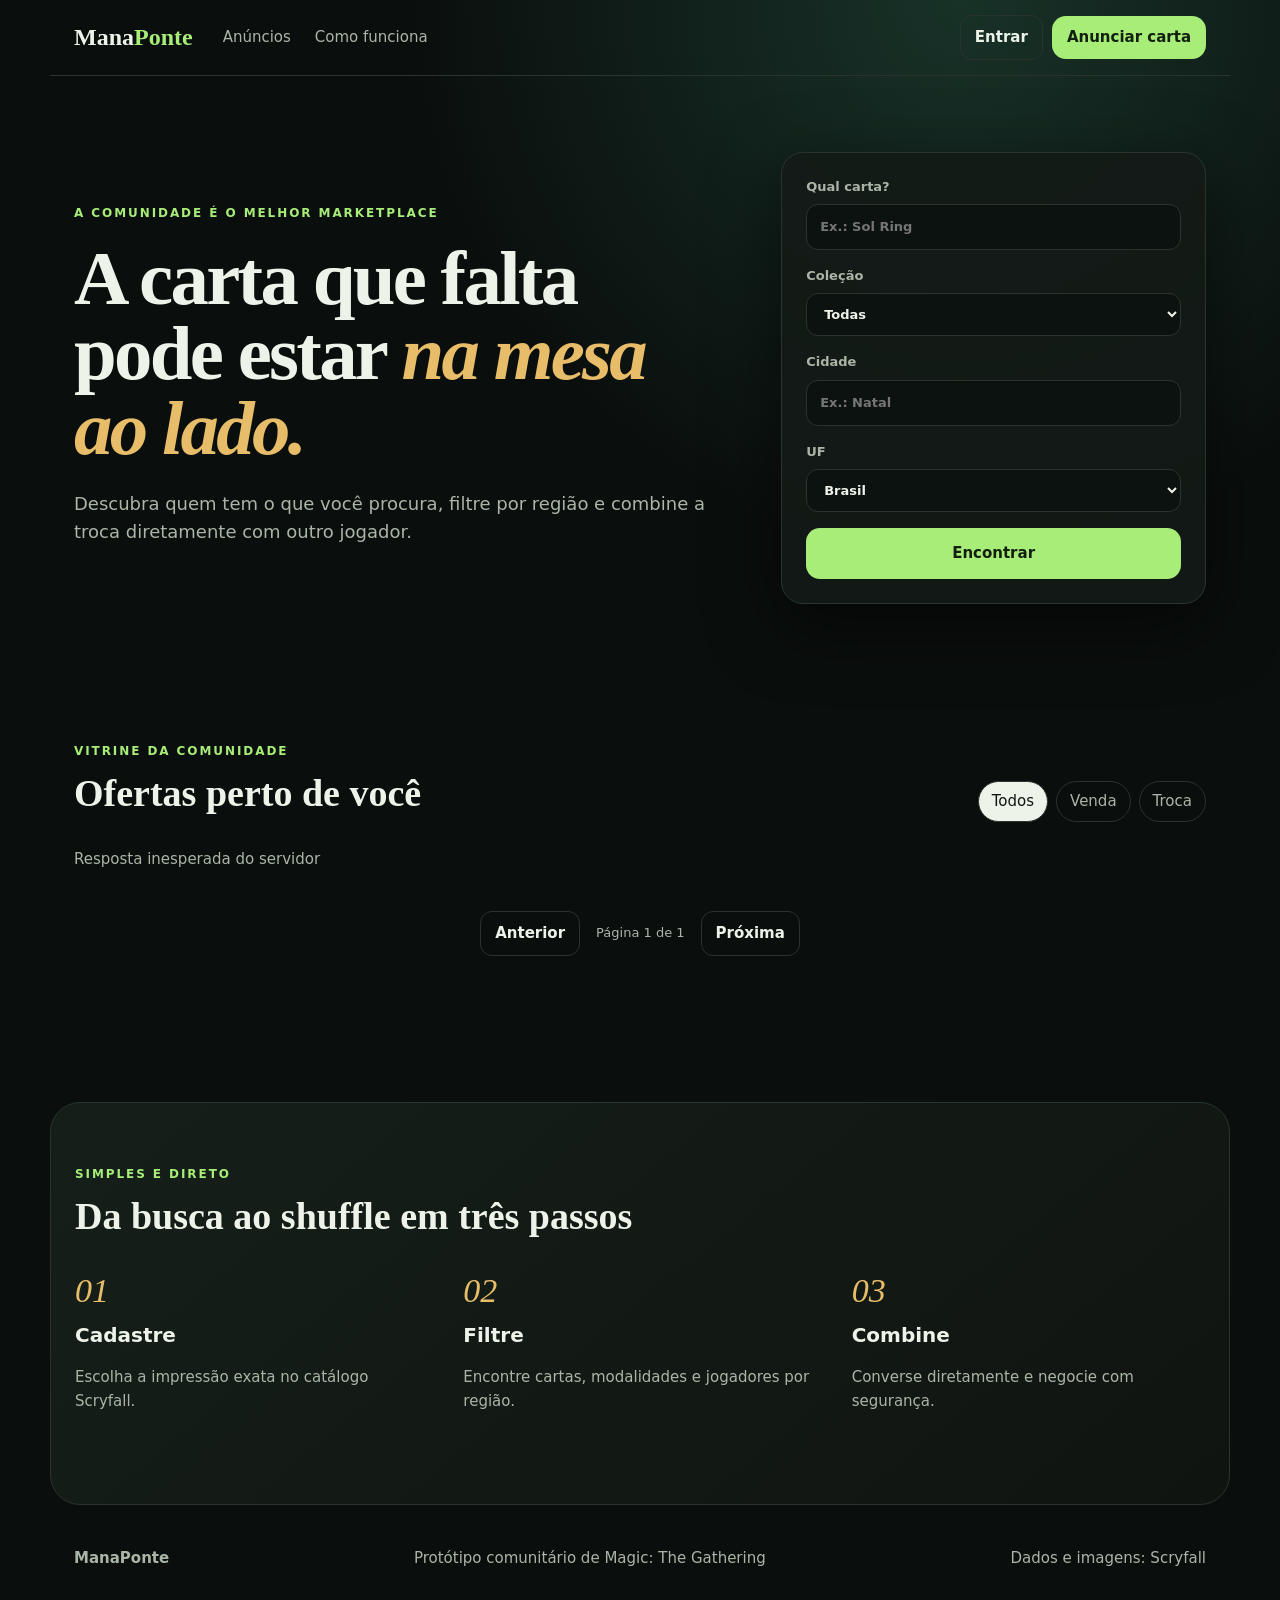
==== public/index.html @ 5d698691 "feat: link account area to standalone profile page" ====
<!doctype html>
<html lang="pt-BR">
  <head>
    <meta charset="utf-8">
    <meta name="viewport" content="width=device-width, initial-scale=1">
    <meta
      name="description"
      content="Encontre jogadores de Magic perto de você para comprar, vender e trocar cartas."
    >
    <title>ManaPonte — Magic mais perto</title>

    <!-- Os estilos ficam em arquivos separados para facilitar a manutenção. -->
    <link rel="stylesheet" href="styles.css">
    <link rel="stylesheet" href="auth.css">
  </head>

  <body>
    <!-- Navegação principal e ações relacionadas à conta. -->
    <header class="nav">
      <a class="brand" href="index.html">Mana<span>Ponte</span></a>

      <nav>
        <a href="anuncios.html">Anúncios</a>
        <a href="#como">Como funciona</a>
      </nav>

      <div class="auth-actions">
        <span id="userBadge" class="user-badge" hidden></span>
        <button class="secondary compact" id="authButton">Entrar</button>
        <button class="secondary compact" id="accountButton" hidden>Minha conta</button>
        <button class="secondary compact" id="logoutButton" hidden>Sair</button>
        <button class="button compact" id="openModal">Anunciar carta</button>
      </div>
    </header>

    <main>
      <!-- Hero e busca pública de ofertas. -->
      <section class="hero">
        <div>
          <p class="eyebrow">A comunidade é o melhor marketplace</p>
          <h1>A carta que falta pode estar <em>na mesa ao lado.</em></h1>
          <p class="lead">
            Descubra quem tem o que você procura, filtre por região e combine
            a troca diretamente com outro jogador.
          </p>
        </div>

        <form id="searchForm" class="search">
          <label>
            <span>Qual carta?</span>
            <input
              id="search"
              placeholder="Ex.: Sol Ring"
              autocomplete="off"
            >
          </label>

          <label>
            <span>Coleção</span>
            <select id="set">
              <option value="">Todas</option>
            </select>
          </label>

          <label>
            <span>Cidade</span>
            <input
              id="city"
              placeholder="Ex.: Natal"
              autocomplete="address-level2"
            >
          </label>

          <label>
            <span>UF</span>
            <select id="state" data-brazil-states>
              <option value="">Brasil</option>
            </select>
          </label>

          <button class="button">Encontrar</button>
        </form>
      </section>

      <!-- Vitrine com os anúncios encontrados. -->
      <section id="ofertas" class="section">
        <div class="section-head">
          <div>
            <p class="eyebrow">Vitrine da comunidade</p>
            <h2>Ofertas perto de você</h2>
          </div>

          <div class="chips">
            <button class="chip active" data-mode="">Todos</button>
            <button class="chip" data-mode="venda">Venda</button>
            <button class="chip" data-mode="troca">Troca</button>
          </div>
        </div>

        <p id="staticNotice" class="demo-notice" hidden>
          Modo demonstração do GitHub Pages: seus novos anúncios ficam salvos
          apenas neste navegador.
        </p>
        <p id="status" class="status">Carregando ofertas…</p>
        <div id="listings" class="grid"></div>
        <div
          id="listingPagination"
          class="listing-pagination"
          aria-label="Paginação das ofertas"
          hidden
        >
          <button
            type="button"
            class="secondary compact"
            id="previousListings"
          >Anterior</button>
          <span id="listingPage" class="meta">Página 1 de 1</span>
          <button
            type="button"
            class="secondary compact"
            id="nextListings"
          >Próxima</button>
        </div>
      </section>

      <!-- Explicação curta do fluxo para visitantes novos. -->
      <section id="como" class="section how">
        <p class="eyebrow">Simples e direto</p>
        <h2>Da busca ao shuffle em três passos</h2>

        <div class="steps">
          <article>
            <b>01</b>
            <h3>Cadastre</h3>
            <p>Escolha a impressão exata no catálogo Scryfall.</p>
          </article>
          <article>
            <b>02</b>
            <h3>Filtre</h3>
            <p>Encontre cartas, modalidades e jogadores por região.</p>
          </article>
          <article>
            <b>03</b>
            <h3>Combine</h3>
            <p>Converse diretamente e negocie com segurança.</p>
          </article>
        </div>
      </section>
    </main>

    <footer>
      <strong>ManaPonte</strong>
      <span>Protótipo comunitário de Magic: The Gathering</span>
      <span>Dados e imagens: Scryfall</span>
    </footer>

    <!--
      Modal de criação de oferta.

      O card-picker usa os atributos data-* para encontrar seus elementos sem
      depender de nomes internos do formulário.
    -->
    <dialog id="modal">
      <form id="listingForm">
        <div class="modal-head">
          <div>
            <p class="eyebrow">Oferta</p>
            <h2 id="listingModalTitle">Anunciar carta</h2>
          </div>
          <button
            type="button"
            class="close"
            id="closeModal"
            aria-label="Fechar"
          >×</button>
        </div>

        <div
          class="card-picker"
          id="cardPicker"
          data-source="/api/cards"
        >
          <label for="cardSearch">Carta</label>
          <input
            id="cardSearch"
            data-card-search
            type="search"
            placeholder="Digite o nome da carta…"
            autocomplete="off"
          >
          <input type="hidden" id="cardId" name="card_id">
          <div class="card-picker-selected" data-card-selected hidden></div>
          <div
            class="card-picker-results"
            data-card-results
            role="listbox"
            aria-label="Resultados da busca"
          ></div>
          <p class="card-picker-hint" data-card-hint>
            Digite pelo menos 2 caracteres para buscar no catálogo.
          </p>
        </div>

        <div class="two">
          <label>
            Modalidade
            <select name="mode">
              <option value="venda">Venda</option>
              <option value="troca">Troca</option>
              <option value="ambos">Venda ou troca</option>
            </select>
          </label>

          <label>
            Condição
            <select name="condition">
              <option>NM</option>
              <option>SP</option>
              <option>MP</option>
              <option>HP</option>
              <option>DMG</option>
            </select>
          </label>
        </div>

        <label>
          Título
          <input
            name="title"
            minlength="3"
            maxlength="120"
            required
            placeholder="Descreva sua oferta"
          >
        </label>

        <label>
          Preço em reais
          <input
            name="price"
            type="number"
            min="0"
            step="0.01"
            placeholder="Opcional"
          >
        </label>

        <label>
          Descrição
          <textarea name="description" maxlength="1000" rows="3"></textarea>
        </label>

        <p class="notice">
          Escolha a impressão exata; ela será vinculada à sua oferta.
        </p>
        <button class="button" id="listingSubmitButton" type="submit">Publicar oferta</button>
        <p id="formStatus" class="status"></p>
      </form>
    </dialog>

    <!-- Modal com login e cadastro. -->
    <dialog id="authModal">
      <div class="auth-shell">
        <div class="modal-head">
          <div>
            <p class="eyebrow">Sua conta</p>
            <h2 id="authTitle">Entrar</h2>
          </div>
          <button
            type="button"
            class="close"
            id="closeAuth"
            aria-label="Fechar"
          >×</button>
        </div>

        <div id="authStaticWarning" class="auth-warning" hidden>
          <strong>Cadastro indisponível nesta demonstração.</strong>
          <p>
            O GitHub Pages não executa banco ou autenticação. O sistema real já
            está implementado no backend e precisa ser hospedado em um servidor
            Python.
          </p>
        </div>

        <div id="authInteractive">
          <div class="auth-tabs">
            <button type="button" class="chip active" data-auth-tab="login">
              Entrar
            </button>
            <button type="button" class="chip" data-auth-tab="register">
              Criar conta
            </button>
          </div>

          <form id="loginForm" class="auth-panel">
            <label>
              Usuário ou e-mail
              <input name="identifier" autocomplete="username" required>
            </label>
            <label>
              Senha
              <input
                name="password"
                type="password"
                autocomplete="current-password"
                required
              >
            </label>
            <button class="button" type="submit">
              Entrar com segurança
            </button>
          </form>

          <form id="registerForm" class="auth-panel" hidden>
            <div class="two">
              <label>
                Usuário
                <input
                  name="username"
                  minlength="3"
                  maxlength="30"
                  pattern="[a-zA-Z0-9_.-]+"
                  autocomplete="username"
                  required
                >
              </label>
              <label>
                E-mail
                <input name="email" type="email" autocomplete="email" required>
              </label>
            </div>

            <label>
              Nome de exibição
              <input
                name="display_name"
                minlength="2"
                maxlength="80"
                autocomplete="name"
                required
              >
            </label>

            <label>
              Celular para contato
              <input
                name="phone"
                type="tel"
                maxlength="32"
                autocomplete="tel"
                inputmode="tel"
                placeholder="Ex.: (84) 99999-9999"
              >
              <small>Opcional. Se informado, ficará visível no seu perfil público.</small>
            </label>

            <div class="two">
              <label>
                Cidade
                <input name="city" minlength="2" maxlength="80" required>
              </label>
              <label>
                UF
                <select name="state" data-brazil-states required>
                  <option value="">Selecione</option>
                </select>
              </label>
            </div>

            <label>
              Senha
              <input
                name="password"
                type="password"
                minlength="12"
                maxlength="128"
                autocomplete="new-password"
                required
              >
              <small>
                12+ caracteres, com maiúscula, minúscula, número e símbolo.
              </small>
            </label>

            <button class="button" type="submit">Criar minha conta</button>
          </form>

          <p id="authStatus" class="status" role="status"></p>
        </div>
      </div>
    </dialog>

    <!-- Área autenticada: perfil, anúncios, desejos e matches. -->
    <dialog id="accountModal" class="wide-dialog">
      <div class="account-shell">
        <div class="modal-head">
          <div>
            <p class="eyebrow">Área do jogador</p>
            <h2>Minha conta</h2>
          </div>
          <button type="button" class="close" id="closeAccount" aria-label="Fechar">×</button>
        </div>

        <form id="profileForm" class="account-section">
          <div class="account-section-head">
            <h3>Perfil</h3>
            <a
              id="viewMyProfile"
              class="secondary compact"
              href="perfil.html"
              target="_self"
            >Ver meu perfil</a>
          </div>
          <label>
            Nome de exibição
            <input name="display_name" minlength="2" maxlength="80" required>
          </label>
          <label>
            Celular para contato
            <input
              name="phone"
              type="tel"
              maxlength="32"
              autocomplete="tel"
              inputmode="tel"
              placeholder="Ex.: (84) 99999-9999"
            >
            <small>Opcional. Fica visível no seu perfil público.</small>
          </label>
          <div class="two">
            <label>
              Cidade
              <input name="city" minlength="2" maxlength="80" autocomplete="address-level2" required>
            </label>
            <label>
              UF
              <select name="state" data-brazil-states required>
                <option value="">Selecione</option>
              </select>
            </label>
          </div>
          <button class="secondary" type="submit">Salvar perfil</button>
          <p id="profileStatus" class="status" role="status"></p>
        </form>

        <section class="account-section">
          <div class="account-section-head">
            <h3>Meus anúncios</h3>
            <button class="button compact" type="button" id="accountNewListing">Novo anúncio</button>
          </div>
          <div id="myListings" class="account-list"></div>
        </section>

        <section class="account-section">
          <div class="account-section-head">
            <h3>Lista de desejos</h3>
            <button class="button compact" type="button" id="openWantModal">Adicionar desejo</button>
          </div>
          <div id="wantsList" class="account-list"></div>
        </section>

        <section class="account-section">
          <h3>Matches encontrados</h3>
          <div id="matchesList" class="account-list"></div>
        </section>

        <p id="accountStatus" class="status" role="status"></p>
      </div>
    </dialog>

    <dialog id="wantModal">
      <form id="wantForm">
        <div class="modal-head">
          <div>
            <p class="eyebrow">Lista de desejos</p>
            <h2>Quero esta carta</h2>
          </div>
          <button type="button" class="close" id="closeWantModal" aria-label="Fechar">×</button>
        </div>

        <div class="card-picker" id="wantCardPicker">
          <label for="wantCardSearch">Carta</label>
          <input
            id="wantCardSearch"
            data-card-search
            type="search"
            placeholder="Digite o nome da carta…"
            autocomplete="off"
          >
          <input type="hidden" name="card_id" data-card-id>
          <div class="card-picker-selected" data-card-selected hidden></div>
          <div class="card-picker-results" data-card-results role="listbox" aria-label="Resultados da busca"></div>
          <p class="card-picker-hint" data-card-hint>Digite pelo menos 2 caracteres para buscar no catálogo.</p>
        </div>

        <div class="two">
          <label>
            Quero
            <select name="mode">
              <option value="ambos">Comprar ou trocar</option>
              <option value="compra">Comprar</option>
              <option value="troca">Trocar</option>
            </select>
          </label>
          <label>
            Condição mínima
            <select name="desired_condition">
              <option value="">Qualquer</option>
              <option>NM</option>
              <option>SP</option>
              <option>MP</option>
              <option>HP</option>
              <option>DMG</option>
            </select>
          </label>
        </div>

        <label>
          Preço máximo em reais
          <input name="max_price" type="number" min="0" step="0.01" placeholder="Opcional">
        </label>

        <button class="button" type="submit">Salvar desejo</button>
        <p id="wantStatus" class="status" role="status"></p>
      </form>
    </dialog>

    <!-- Configuração runtime carrega antes da aplicação. -->
    <script src="config.js"></script>
    <script src="card-preview.js" defer></script>
    <!-- O seletor precisa carregar antes do script que o inicializa. -->
    <script src="card-picker.js" defer></script>
    <script src="app.js" defer></script>
  </body>
</html>
---- public/styles.css ----
/*
 * Estilos principais da página pública.
 *
 * As cores e medidas compartilhadas ficam em variáveis para que um dev possa
 * alterar a aparência geral sem precisar procurar valores espalhados.
 */
:root {
  --ink: #eef3ea;
  --muted: #aab5a7;
  --bg: #0a0e0d;
  --panel: #131a17;
  --line: #29342e;
  --green: #a7ed78;
  --gold: #e8bd69;
  --radius: 22px;
}


/* O modelo de caixa previsível simplifica todos os cálculos de largura. */
* {
  box-sizing: border-box;
}

html {
  scroll-behavior: smooth;
}

body {
  margin: 0;
  background: radial-gradient(
      circle at 75% 0,
      #183228 0,
      transparent 30%
    ), var(--bg);
  color: var(--ink);
  font: 15px/1.55 Inter, ui-sans-serif, system-ui, sans-serif;
}


/* Controles de formulário herdam a mesma fonte do restante da página. */
button,
input,
select,
textarea {
  font: inherit;
}


/* ---------- Navegação ---------- */

.nav {
  height: 76px;
  display: flex;
  align-items: center;
  gap: 30px;
  max-width: 1180px;
  margin: auto;
  padding: 0 24px;
  border-bottom: 1px solid var(--line);
}

.brand {
  color: var(--ink);
  font: bold 24px Georgia, serif;
  text-decoration: none;
}

.brand span {
  color: var(--green);
}

nav {
  display: flex;
  gap: 24px;
  margin-right: auto;
}

nav a {
  color: var(--muted);
  text-decoration: none;
}


/* ---------- Botões ---------- */

.button {
  border: 0;
  border-radius: 14px;
  background: var(--green);
  color: #14200f;
  padding: 14px 20px;
  font-weight: 800;
  cursor: pointer;
}

.button.compact {
  padding: 10px 15px;
}


/* ---------- Estrutura e hero ---------- */

.hero,
.section,
footer {
  max-width: 1180px;
  margin: auto;
  padding: 76px 24px;
}

.hero {
  display: grid;
  grid-template-columns: 1.2fr 0.8fr;
  gap: 70px;
  align-items: center;
  min-height: 560px;
}

.eyebrow {
  color: var(--green);
  font-size: 12px;
  font-weight: 800;
  letter-spacing: 0.16em;
  text-transform: uppercase;
}

h1 {
  margin: 18px 0 24px;
  font: 600 clamp(45px, 6vw, 78px) / 0.98 Georgia, serif;
  letter-spacing: -0.035em;
}

h1 em {
  color: var(--gold);
  font-style: italic;
}

h2 {
  margin: 8px 0;
  font: 600 38px / 1.1 Georgia, serif;
}

.lead {
  max-width: 650px;
  color: var(--muted);
  font-size: 18px;
}


/* ---------- Formulário de busca ---------- */

.search {
  display: grid;
  gap: 16px;
  padding: 24px;
  background: rgba(19, 26, 23, 0.9);
  border: 1px solid var(--line);
  border-radius: var(--radius);
  box-shadow: 0 20px 70px #0008;
}

label {
  display: grid;
  gap: 7px;
  color: var(--muted);
  font-size: 13px;
  font-weight: 700;
}

input,
select,
textarea {
  width: 100%;
  padding: 12px 13px;
  background: #0c1210;
  border: 1px solid var(--line);
  border-radius: 12px;
  color: var(--ink);
  outline: none;
}

input:focus,
select:focus,
textarea:focus {
  border-color: var(--green);
}


/* ---------- Seção de ofertas ---------- */

.section {
  padding-top: 50px;
}

.section-head {
  display: flex;
  align-items: end;
  justify-content: space-between;
  gap: 20px;
  margin-bottom: 26px;
}

.chips {
  display: flex;
  gap: 8px;
}

.chip {
  padding: 8px 13px;
  background: transparent;
  border: 1px solid var(--line);
  border-radius: 999px;
  color: var(--muted);
  cursor: pointer;
}

.chip.active {
  background: var(--ink);
  color: #101511;
}

.grid {
  display: grid;
  grid-template-columns: repeat(3, 1fr);
  gap: 18px;
}

.listing {
  display: grid;
  grid-template-columns: 115px minmax(0, 1fr);
  gap: 16px;
  min-height: 190px;
  padding: 14px;
  background: var(--panel);
  border: 1px solid var(--line);
  border-radius: 18px;
}

.listing > div {
  min-width: 0;
}

.listing img {
  width: 115px;
  height: 160px;
  object-fit: cover;
  background: #202923;
  border-radius: 10px;
}

.listing h3 {
  margin: 5px 0;
  font-size: 17px;
  line-height: 1.2;
}

.card-name,
.description {
  margin: 6px 0;
}

.card-name {
  color: var(--muted);
  font-size: 13px;
}

.description {
  color: var(--ink);
  overflow-wrap: anywhere;
}

.contact {
  display: inline-block;
  max-width: 100%;
  margin-top: 8px;
  color: var(--green);
  overflow-wrap: anywhere;
}

.meta {
  color: var(--muted);
  font-size: 13px;
}

.price {
  margin: 10px 0;
  color: var(--gold);
  font-size: 17px;
  font-weight: 800;
}

.badge {
  display: inline-block;
  padding: 3px 8px;
  border: 1px solid #4c6255;
  border-radius: 99px;
  color: var(--green);
  font-size: 11px;
  text-transform: uppercase;
}

.status {
  color: var(--muted);
}

.demo-notice {
  margin: 0 0 18px;
  padding: 10px 14px;
  background: #211c12;
  border: 1px solid #66552f;
  border-radius: 12px;
  color: #f4d58e;
}

.listing-pagination {
  display: flex;
  align-items: center;
  justify-content: center;
  gap: 16px;
  margin-top: 24px;
}


/* ---------- Seção explicativa ---------- */

.how {
  margin-top: 70px;
  background: linear-gradient(140deg, #151f19, #101411);
  border: 1px solid var(--line);
  border-radius: 30px;
}

.steps {
  display: grid;
  grid-template-columns: repeat(3, 1fr);
  gap: 35px;
  margin-top: 35px;
}

.steps b {
  color: var(--gold);
  font: italic 34px Georgia;
}

.steps h3 {
  margin: 10px 0;
  font-size: 20px;
}

.steps p {
  color: var(--muted);
}


/* ---------- Rodapé e diálogos ---------- */

footer {
  display: flex;
  justify-content: space-between;
  padding-top: 42px;
  padding-bottom: 42px;
  color: var(--muted);
}

dialog {
  width: min(560px, calc(100% - 32px));
  padding: 0;
  background: var(--panel);
  border: 1px solid var(--line);
  border-radius: 22px;
  color: var(--ink);
}

dialog::backdrop {
  background: #000b;
  backdrop-filter: blur(5px);
}

dialog form {
  display: grid;
  gap: 15px;
  padding: 25px;
}

.modal-head {
  display: flex;
  align-items: start;
  justify-content: space-between;
}

.modal-head h2 {
  font-size: 30px;
}

.close {
  background: transparent;
  border: 0;
  color: var(--ink);
  font-size: 30px;
  cursor: pointer;
}

.two {
  display: grid;
  grid-template-columns: 1fr 1fr;
  gap: 12px;
}

.notice {
  color: var(--muted);
  font-size: 12px;
}


/* ---------- Seletor de cartas ---------- */

.card-picker {
  display: grid;
  gap: 8px;
}

.card-picker-results {
  display: grid;
  gap: 6px;
  max-height: 230px;
  overflow: auto;
}

.card-picker-result {
  display: flex;
  align-items: center;
  gap: 10px;
  width: 100%;
  padding: 8px;
  background: #0c1210;
  border: 1px solid var(--line);
  border-radius: 12px;
  color: var(--ink);
}

.card-picker-result:hover,
.card-picker-result:focus-within {
  background: #142019;
  border-color: var(--green);
}

.card-picker-select,
.card-picker-zoom {
  padding: 0;
  background: transparent;
  border: 0;
  color: inherit;
  cursor: pointer;
}

.card-picker-select {
  flex: 1;
  min-width: 0;
  text-align: left;
}

.card-picker-select strong,
.card-picker-select small {
  display: block;
}

.card-picker-zoom {
  position: relative;
  flex: 0 0 auto;
}

.card-picker-zoom::after {
  content: "⌕";
  position: absolute;
  right: -3px;
  bottom: -3px;
  display: grid;
  place-items: center;
  width: 18px;
  height: 18px;
  background: var(--green);
  border: 2px solid #0c1210;
  border-radius: 50%;
  color: #14200f;
  font-size: 12px;
  font-weight: 900;
}

.card-picker-zoom:disabled {
  cursor: default;
}

.card-picker-zoom:disabled::after {
  display: none;
}

.card-picker-result small,
.card-picker-hint,
.card-picker-empty {
  color: var(--muted);
  font-size: 12px;
}

.card-picker-thumb {
  display: grid;
  place-items: center;
  flex: 0 0 36px;
  width: 36px;
  height: 50px;
  overflow: hidden;
  background: #202923;
  border-radius: 5px;
}

.card-picker-thumb img {
  width: 100%;
  height: 100%;
  object-fit: cover;
}

.card-picker-selected {
  display: flex;
  align-items: center;
  justify-content: space-between;
  gap: 10px;
  padding: 10px;
  border: 1px solid #4c6255;
  border-radius: 12px;
  color: var(--green);
}

.card-picker-selected button {
  background: transparent;
  border: 0;
  color: var(--muted);
  font-size: 20px;
  cursor: pointer;
}

.card-picker-empty {
  margin: 0;
  padding: 8px;
}

.card-picker-more {
  width: 100%;
  padding: 8px 10px;
  background: #0c1210;
  border: 1px solid var(--line);
  border-radius: 10px;
  color: var(--muted);
  cursor: pointer;
}

.card-picker-more:hover {
  border-color: var(--green);
  color: var(--ink);
}

.card-picker-more:disabled {
  cursor: wait;
  opacity: 0.7;
}

.card-preview-dialog {
  width: min(430px, calc(100% - 24px));
  max-height: calc(100vh - 24px);
  overflow: visible;
  background: transparent;
  border: 0;
}

.card-preview-shell {
  position: relative;
  display: grid;
  gap: 10px;
  justify-items: center;
  padding: 10px;
}

.card-preview-shell img {
  display: block;
  width: min(100%, 380px);
  max-height: 78vh;
  object-fit: contain;
  border-radius: 18px;
  box-shadow: 0 22px 80px #000c;
}

.card-preview-shell p {
  margin: 0;
  padding: 6px 10px;
  background: #0a0e0ddd;
  border-radius: 10px;
  color: var(--ink);
  text-align: center;
}

.card-preview-close {
  position: absolute;
  top: 14px;
  right: 14px;
  z-index: 1;
  display: grid;
  place-items: center;
  width: 38px;
  height: 38px;
  background: #0a0e0ddd;
  border-radius: 50%;
}



/* ---------- Páginas independentes ---------- */

[data-card-image] {
  cursor: zoom-in;
}

[data-card-image]:focus-visible {
  outline: 2px solid var(--green);
  outline-offset: 3px;
}

.standalone-page {
  min-height: calc(100vh - 152px);
}

.standalone-head {
  padding-bottom: 24px;
}

.standalone-head h1,
.profile-page-head h1 {
  max-width: 850px;
  margin-bottom: 18px;
  font-size: clamp(42px, 7vw, 72px);
}

.standalone-filters {
  grid-template-columns: repeat(3, minmax(0, 1fr));
  margin-top: 34px;
}

.standalone-filters .button {
  align-self: end;
}

.standalone-results {
  padding-top: 24px;
}

.profile-page-head {
  display: grid;
  gap: 12px;
  padding-bottom: 26px;
}

.profile-facts {
  display: grid;
  grid-template-columns: repeat(2, minmax(0, 260px));
  gap: 12px;
  margin-top: 18px;
}

.profile-facts > div {
  display: grid;
  gap: 5px;
  padding: 14px 16px;
  background: var(--panel);
  border: 1px solid var(--line);
  border-radius: 14px;
}

.phone-link {
  color: var(--green);
  font-size: 17px;
  font-weight: 800;
  text-decoration: none;
}

.phone-link:hover,
.phone-link:focus-visible {
  text-decoration: underline;
}

.profile-link {
  text-decoration: none;
}


/* ---------- Ajustes responsivos ---------- */

@media (max-width: 900px) {
  .standalone-filters {
    grid-template-columns: 1fr 1fr;
  }
  .hero {
    grid-template-columns: 1fr;
    gap: 30px;
    padding-top: 55px;
  }

  .grid {
    grid-template-columns: 1fr 1fr;
  }

  .nav nav {
    display: none;
  }
}

@media (max-width: 620px) {
  .standalone-filters,
  .profile-facts {
    grid-template-columns: 1fr;
  }
  .grid,
  .steps {
    grid-template-columns: 1fr;
  }

  .section-head,
  footer {
    align-items: start;
    flex-direction: column;
  }

  .listing {
    grid-template-columns: 96px minmax(0, 1fr);
  }

  .listing img {
    width: 96px;
    height: 134px;
  }

  .hero {
    min-height: auto;
  }

  .nav {
    padding: 0 16px;
  }

  .section,
  .hero {
    padding-right: 16px;
    padding-left: 16px;
  }

  .listing-pagination {
    gap: 10px;
  }
}
---- public/auth.css ----
/* Controles de sessão no cabeçalho. */
.auth-actions {
  display: flex;
  align-items: center;
  gap: 9px;
}

.secondary {
  padding: 10px 14px;
  background: transparent;
  border: 1px solid var(--line);
  border-radius: 12px;
  color: var(--ink);
  font-weight: 700;
  cursor: pointer;
}

.user-badge {
  max-width: 150px;
  overflow: hidden;
  color: var(--green);
  font-weight: 700;
  text-overflow: ellipsis;
  white-space: nowrap;
}


/* Área interna do diálogo de autenticação. */
.auth-shell {
  padding: 25px;
}

.auth-tabs {
  display: flex;
  gap: 8px;
  margin: 20px 0;
}

.auth-panel {
  display: grid;
  gap: 15px;
}

/* O atributo hidden precisa vencer o display:grid do formulário. */
.auth-panel[hidden],
#authInteractive[hidden] {
  display: none;
}

.auth-warning {
  margin-top: 18px;
  padding: 16px;
  background: #211c12;
  border: 1px solid #66552f;
  border-radius: 14px;
  color: #f4d58e;
}

.auth-warning p {
  margin-bottom: 0;
  color: #d1c3a4;
}

.auth-panel small {
  color: var(--muted);
  font-weight: 400;
}


/* Em telas estreitas escondemos informações secundárias da sessão. */
@media (max-width: 760px) {
  .auth-actions {
    gap: 6px;
  }

  .auth-actions .compact {
    padding: 8px 10px;
  }

  .user-badge {
    display: none;
  }

  .nav {
    gap: 12px;
  }

  .brand {
    margin-right: auto;
  }
}

@media (max-width: 480px) {
  #authButton,
  #logoutButton {
    display: none !important;
  }

  .auth-actions .button {
    font-size: 12px;
  }

  .two {
    grid-template-columns: 1fr;
  }
}


/* Área autenticada com perfil, anúncios, desejos e matches. */
dialog.wide-dialog {
  width: min(920px, calc(100% - 32px));
}

.account-shell {
  display: grid;
  gap: 20px;
  max-height: min(86vh, 900px);
  overflow: auto;
  padding: 25px;
}

.account-section {
  display: grid;
  gap: 12px;
  padding: 16px;
  background: #0f1512;
  border: 1px solid var(--line);
  border-radius: 16px;
}

.account-section h3 {
  margin: 0;
}

.account-section-head {
  display: flex;
  align-items: center;
  justify-content: space-between;
  gap: 12px;
}

.account-list {
  display: grid;
  gap: 10px;
}

.account-item {
  display: grid;
  grid-template-columns: 58px minmax(0, 1fr) auto;
  gap: 12px;
  align-items: center;
  padding: 10px;
  background: var(--panel);
  border: 1px solid var(--line);
  border-radius: 12px;
}

.account-item img {
  width: 58px;
  height: 80px;
  object-fit: cover;
  background: #202923;
  border-radius: 7px;
}

.account-item h4,
.account-item p {
  margin: 0;
}

.account-item .meta {
  color: var(--muted);
  font-size: 12px;
}

.account-item-button {
  width: 100%;
  color: var(--ink);
  font: inherit;
  text-align: left;
  cursor: pointer;
}

.account-item-button:hover,
.account-item-button:focus-visible {
  background: #18231d;
  border-color: var(--green);
  outline: none;
}

.profile-chevron {
  color: var(--green);
  font-size: 28px;
  line-height: 1;
}

.profile-link {
  display: inline-flex;
  margin-top: 10px;
}

.inline-actions {
  display: flex;
  flex-wrap: wrap;
  gap: 7px;
  justify-content: flex-end;
}

.danger {
  border-color: #744;
  color: #f2aaaa;
}

.empty-state {
  margin: 0;
  color: var(--muted);
}

@media (max-width: 620px) {
  .account-item {
    grid-template-columns: 48px minmax(0, 1fr);
  }

  .account-item img {
    width: 48px;
    height: 67px;
  }

  .inline-actions {
    grid-column: 1 / -1;
    justify-content: flex-start;
  }

  .account-section-head {
    align-items: flex-start;
    flex-direction: column;
  }
}
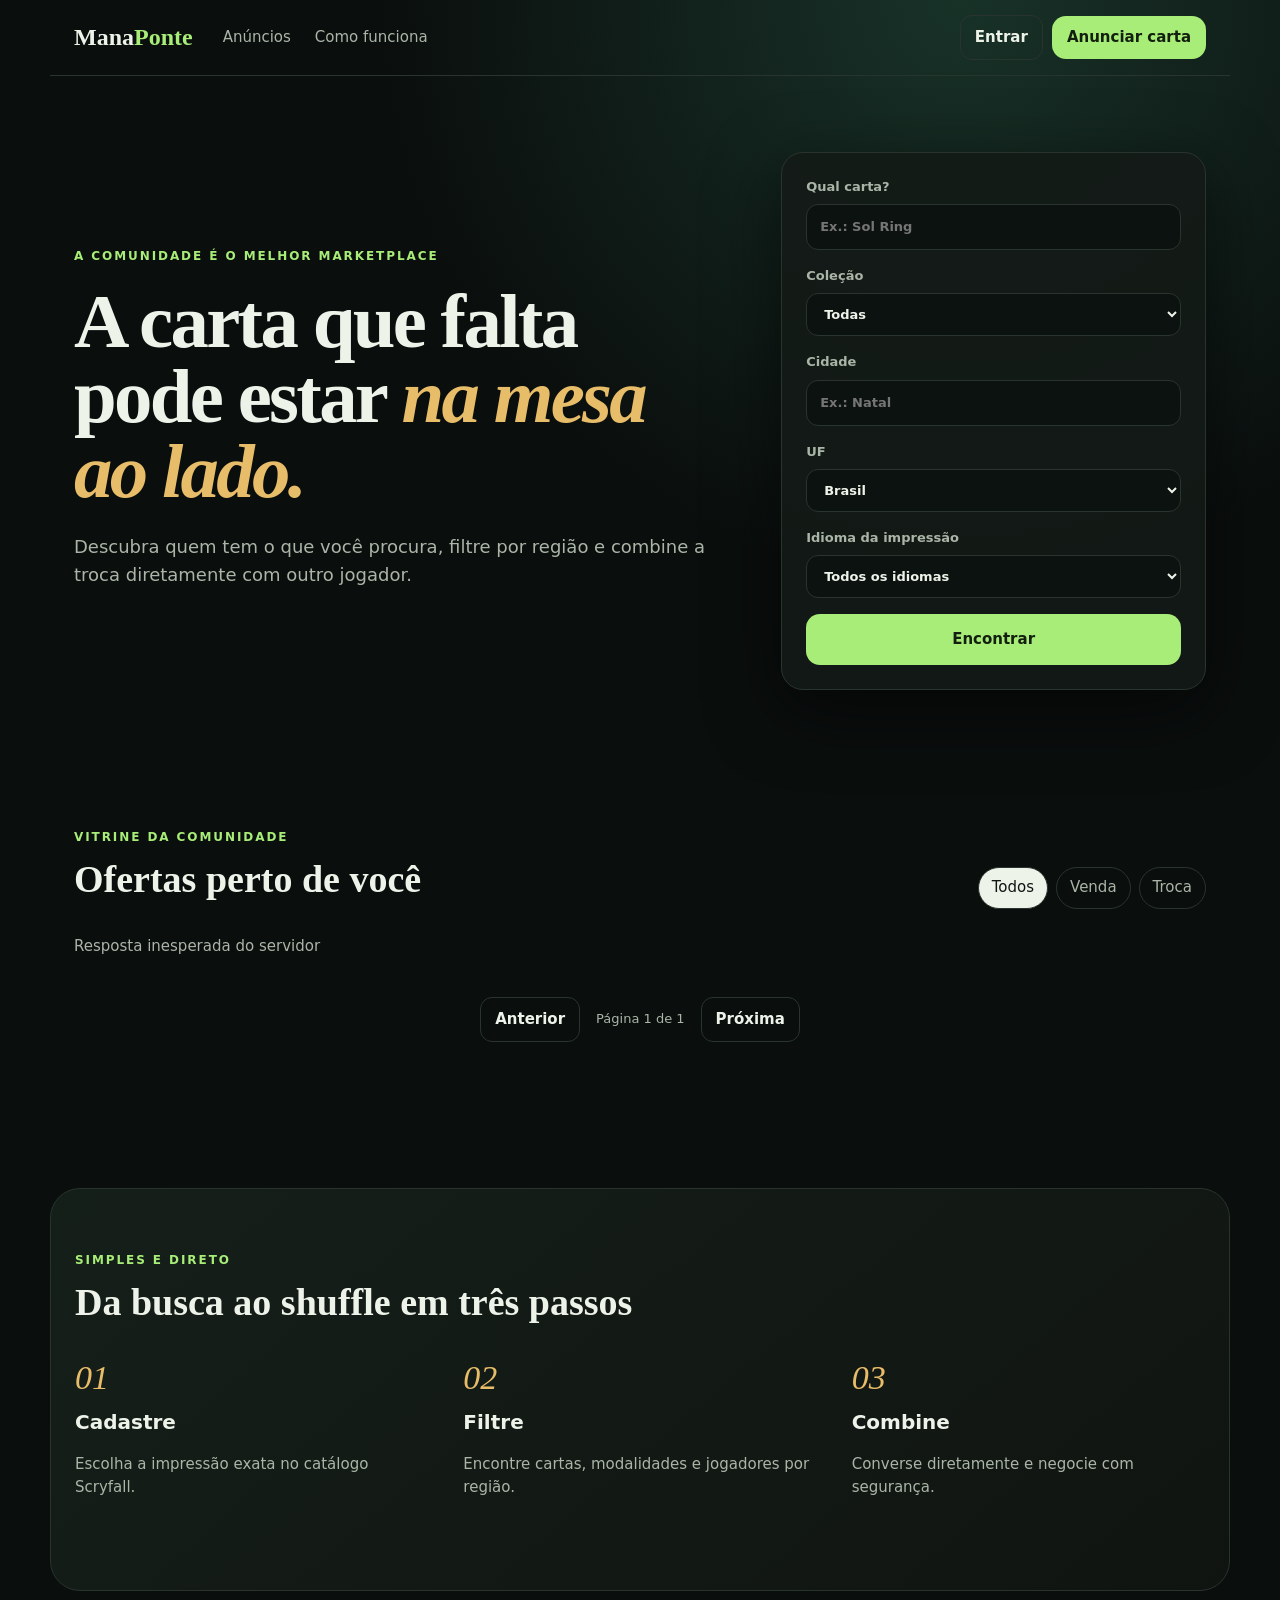
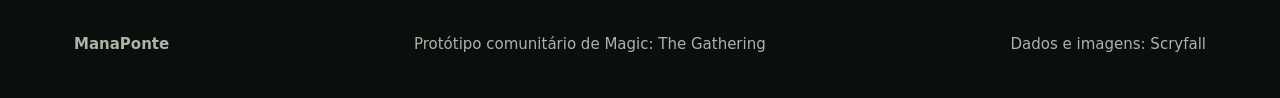
==== commit b2686abd: "feat: add print language filters to home and card pickers" ====
--- a/public/index.html
+++ b/public/index.html
@@ -75,6 +75,31 @@
             <span>UF</span>
             <select id="state" data-brazil-states>
               <option value="">Brasil</option>
+            </select>
+          </label>
+
+          <label>
+            <span>Idioma da impressão</span>
+            <select id="language">
+              <option value="">Todos os idiomas</option>
+              <option value="pt">Português</option>
+              <option value="en">Inglês</option>
+              <option value="es">Espanhol</option>
+              <option value="fr">Francês</option>
+              <option value="de">Alemão</option>
+              <option value="it">Italiano</option>
+              <option value="ja">Japonês</option>
+              <option value="ko">Coreano</option>
+              <option value="ru">Russo</option>
+              <option value="zhs">Chinês simplificado</option>
+              <option value="zht">Chinês tradicional</option>
+              <option value="he">Hebraico</option>
+              <option value="la">Latim</option>
+              <option value="grc">Grego antigo</option>
+              <option value="ar">Árabe</option>
+              <option value="sa">Sânscrito</option>
+              <option value="ph">Phyrexiano</option>
+              <option value="qya">Quenya</option>
             </select>
           </label>
 
@@ -188,6 +213,28 @@
             placeholder="Digite o nome da carta…"
             autocomplete="off"
           >
+          <label for="cardLanguage">Idioma da impressão</label>
+          <select id="cardLanguage" data-card-language>
+              <option value="">Todos os idiomas</option>
+              <option value="pt">Português</option>
+              <option value="en">Inglês</option>
+              <option value="es">Espanhol</option>
+              <option value="fr">Francês</option>
+              <option value="de">Alemão</option>
+              <option value="it">Italiano</option>
+              <option value="ja">Japonês</option>
+              <option value="ko">Coreano</option>
+              <option value="ru">Russo</option>
+              <option value="zhs">Chinês simplificado</option>
+              <option value="zht">Chinês tradicional</option>
+              <option value="he">Hebraico</option>
+              <option value="la">Latim</option>
+              <option value="grc">Grego antigo</option>
+              <option value="ar">Árabe</option>
+              <option value="sa">Sânscrito</option>
+              <option value="ph">Phyrexiano</option>
+              <option value="qya">Quenya</option>
+          </select>
           <input type="hidden" id="cardId" name="card_id">
           <div class="card-picker-selected" data-card-selected hidden></div>
           <div
@@ -488,6 +535,28 @@
             placeholder="Digite o nome da carta…"
             autocomplete="off"
           >
+          <label for="wantCardLanguage">Idioma da impressão</label>
+          <select id="wantCardLanguage" data-card-language>
+              <option value="">Todos os idiomas</option>
+              <option value="pt">Português</option>
+              <option value="en">Inglês</option>
+              <option value="es">Espanhol</option>
+              <option value="fr">Francês</option>
+              <option value="de">Alemão</option>
+              <option value="it">Italiano</option>
+              <option value="ja">Japonês</option>
+              <option value="ko">Coreano</option>
+              <option value="ru">Russo</option>
+              <option value="zhs">Chinês simplificado</option>
+              <option value="zht">Chinês tradicional</option>
+              <option value="he">Hebraico</option>
+              <option value="la">Latim</option>
+              <option value="grc">Grego antigo</option>
+              <option value="ar">Árabe</option>
+              <option value="sa">Sânscrito</option>
+              <option value="ph">Phyrexiano</option>
+              <option value="qya">Quenya</option>
+          </select>
           <input type="hidden" name="card_id" data-card-id>
           <div class="card-picker-selected" data-card-selected hidden></div>
           <div class="card-picker-results" data-card-results role="listbox" aria-label="Resultados da busca"></div>
--- a/public/auth.css
+++ b/public/auth.css
@@ -12,6 +12,7 @@
   border-radius: 12px;
   color: var(--ink);
   font-weight: 700;
+  text-decoration: none;
   cursor: pointer;
 }
 
@@ -178,6 +179,7 @@
   color: var(--ink);
   font: inherit;
   text-align: left;
+  text-decoration: none;
   cursor: pointer;
 }
 
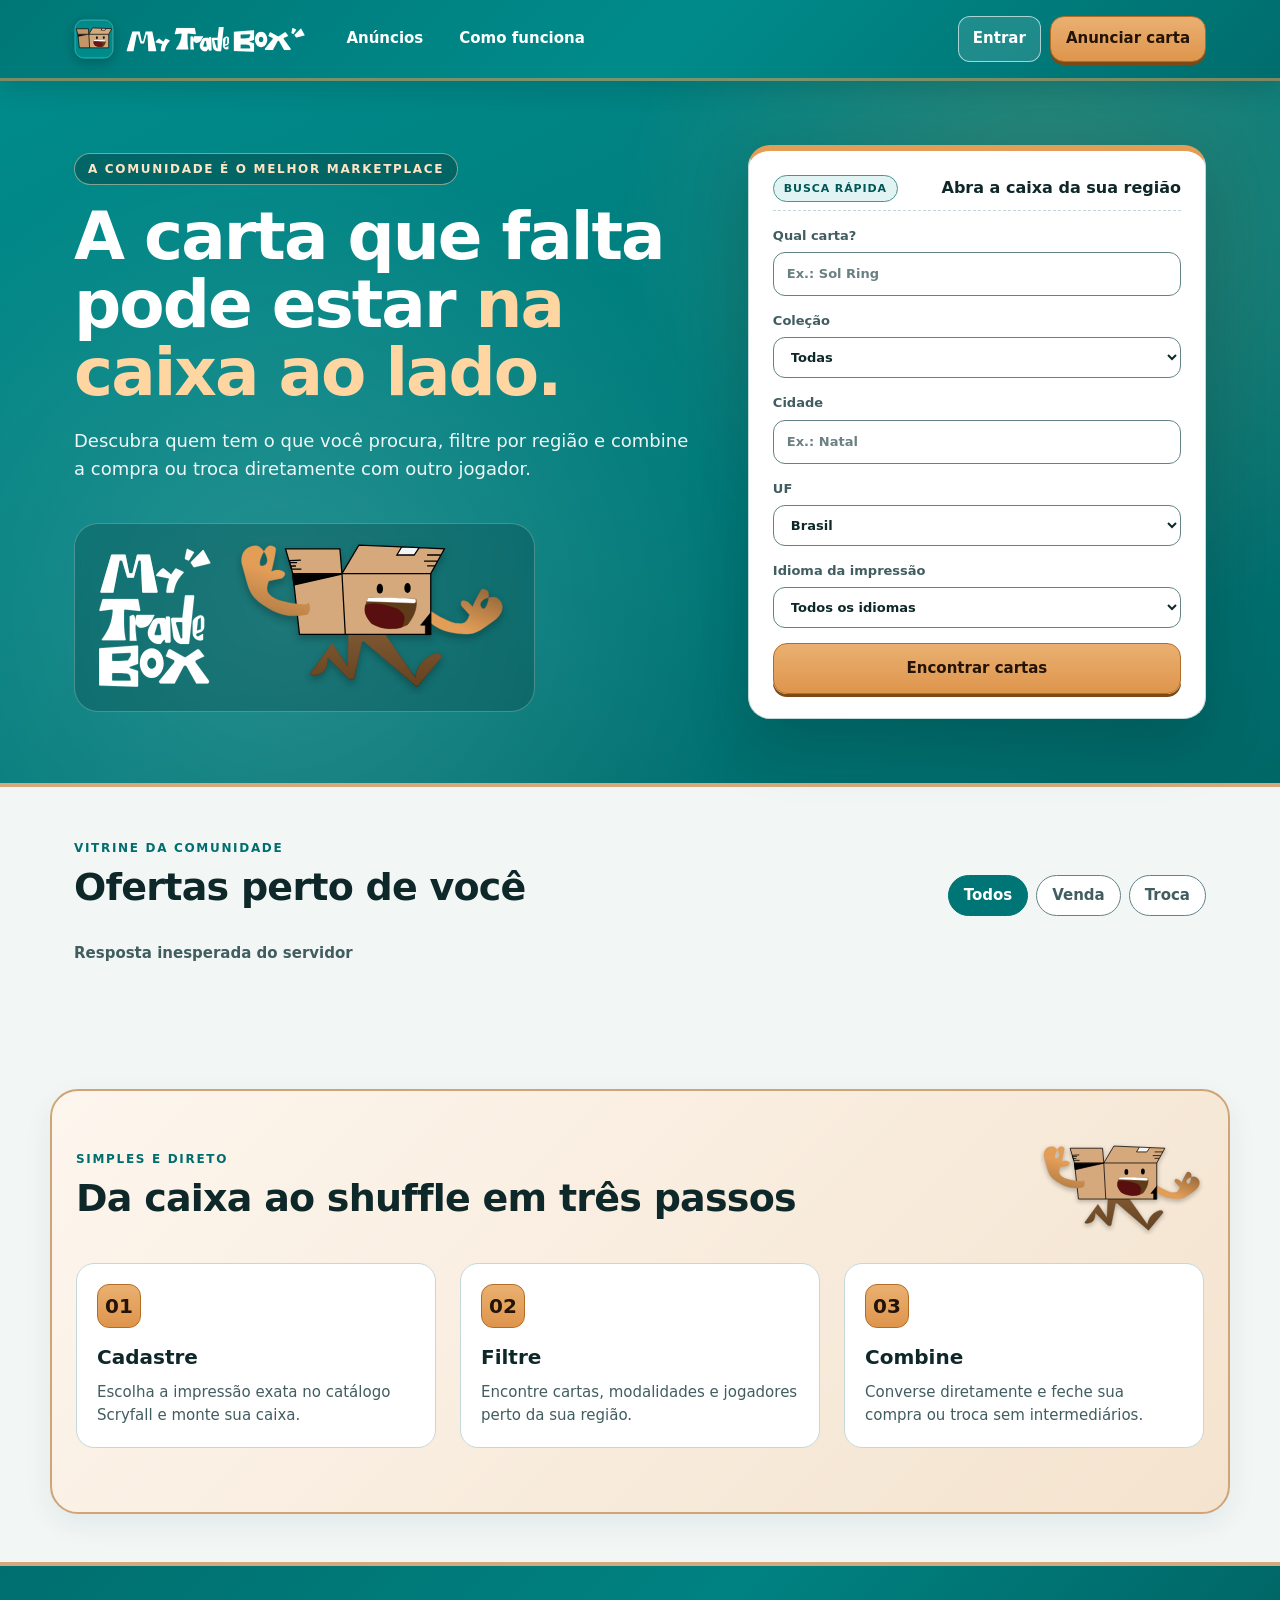
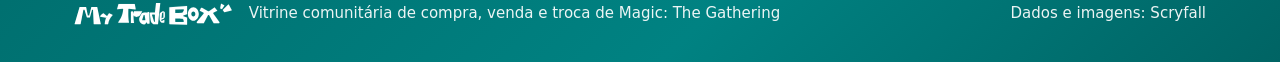
==== commit be4dc7f6: "Apply My Trade Box visual identity, brand SVGs, and light/dark theme" ====
--- a/public/index.html
+++ b/public/index.html
@@ -1,13 +1,24 @@
+<!--
+  HOME DO MY TRADE BOX
+
+  O HTML define a estrutura visível.
+  A lógica principal fica em app.js.
+  O backend de produção é chamado por caminhos /api/* na mesma origem.
+-->
 <!doctype html>
 <html lang="pt-BR">
   <head>
     <meta charset="utf-8">
     <meta name="viewport" content="width=device-width, initial-scale=1">
+    <meta name="color-scheme" content="light dark">
+    <meta name="theme-color" content="#008b8b" media="(prefers-color-scheme: light)">
+    <meta name="theme-color" content="#082426" media="(prefers-color-scheme: dark)">
     <meta
       name="description"
-      content="Encontre jogadores de Magic perto de você para comprar, vender e trocar cartas."
+      content="My Trade Box — encontre jogadores de Magic perto de você para comprar, vender e trocar cartas diretamente na comunidade."
     >
-    <title>ManaPonte — Magic mais perto</title>
+    <title>My Trade Box — Sua caixa comunitária de trocas de Magic</title>
+    <link rel="icon" href="assets/favicon.svg" type="image/svg+xml">
 
     <!-- Os estilos ficam em arquivos separados para facilitar a manutenção. -->
     <link rel="stylesheet" href="styles.css">
@@ -16,96 +27,141 @@
 
   <body>
     <!-- Navegação principal e ações relacionadas à conta. -->
-    <header class="nav">
-      <a class="brand" href="index.html">Mana<span>Ponte</span></a>
-
-      <nav>
-        <a href="anuncios.html">Anúncios</a>
-        <a href="#como">Como funciona</a>
-      </nav>
-
-      <div class="auth-actions">
-        <span id="userBadge" class="user-badge" hidden></span>
-        <button class="secondary compact" id="authButton">Entrar</button>
-        <button class="secondary compact" id="accountButton" hidden>Minha conta</button>
-        <button class="secondary compact" id="logoutButton" hidden>Sair</button>
-        <button class="button compact" id="openModal">Anunciar carta</button>
-      </div>
-    </header>
+    <div class="site-header">
+      <header class="nav">
+        <a class="brand" href="index.html" aria-label="My Trade Box — página inicial">
+          <img
+            class="brand-badge"
+            src="assets/favicon.svg"
+            alt=""
+            width="40"
+            height="40"
+            aria-hidden="true"
+          >
+          <img
+            class="brand-wordmark"
+            src="assets/logo-horizontal.svg"
+            alt="My Trade Box"
+            width="178"
+            height="25"
+          >
+        </a>
+
+        <nav aria-label="Principal">
+          <a href="anuncios.html">Anúncios</a>
+          <a href="#como">Como funciona</a>
+        </nav>
+
+        <div class="auth-actions">
+          <span id="userBadge" class="user-badge" hidden></span>
+          <button class="secondary compact" id="authButton">Entrar</button>
+          <button class="secondary compact" id="accountButton" hidden>Minha conta</button>
+          <button class="secondary compact" id="logoutButton" hidden>Sair</button>
+          <button class="button compact" id="openModal">Anunciar carta</button>
+        </div>
+      </header>
+    </div>
 
     <main>
       <!-- Hero e busca pública de ofertas. -->
-      <section class="hero">
-        <div>
-          <p class="eyebrow">A comunidade é o melhor marketplace</p>
-          <h1>A carta que falta pode estar <em>na mesa ao lado.</em></h1>
-          <p class="lead">
-            Descubra quem tem o que você procura, filtre por região e combine
-            a troca diretamente com outro jogador.
-          </p>
-        </div>
-
-        <form id="searchForm" class="search">
-          <label>
-            <span>Qual carta?</span>
-            <input
-              id="search"
-              placeholder="Ex.: Sol Ring"
-              autocomplete="off"
-            >
-          </label>
-
-          <label>
-            <span>Coleção</span>
-            <select id="set">
-              <option value="">Todas</option>
-            </select>
-          </label>
-
-          <label>
-            <span>Cidade</span>
-            <input
-              id="city"
-              placeholder="Ex.: Natal"
-              autocomplete="address-level2"
-            >
-          </label>
-
-          <label>
-            <span>UF</span>
-            <select id="state" data-brazil-states>
-              <option value="">Brasil</option>
-            </select>
-          </label>
-
-          <label>
-            <span>Idioma da impressão</span>
-            <select id="language">
-              <option value="">Todos os idiomas</option>
-              <option value="pt">Português</option>
-              <option value="en">Inglês</option>
-              <option value="es">Espanhol</option>
-              <option value="fr">Francês</option>
-              <option value="de">Alemão</option>
-              <option value="it">Italiano</option>
-              <option value="ja">Japonês</option>
-              <option value="ko">Coreano</option>
-              <option value="ru">Russo</option>
-              <option value="zhs">Chinês simplificado</option>
-              <option value="zht">Chinês tradicional</option>
-              <option value="he">Hebraico</option>
-              <option value="la">Latim</option>
-              <option value="grc">Grego antigo</option>
-              <option value="ar">Árabe</option>
-              <option value="sa">Sânscrito</option>
-              <option value="ph">Phyrexiano</option>
-              <option value="qya">Quenya</option>
-            </select>
-          </label>
-
-          <button class="button">Encontrar</button>
-        </form>
-      </section>
+      <div class="hero-stage">
+        <section class="hero">
+          <div class="hero-copy">
+            <p class="eyebrow">A comunidade é o melhor marketplace</p>
+            <h1>A carta que falta pode estar <em>na caixa ao lado.</em></h1>
+            <p class="lead">
+              Descubra quem tem o que você procura, filtre por região e combine
+              a compra ou troca diretamente com outro jogador.
+            </p>
+
+            <div class="hero-brand-showcase" aria-hidden="true">
+              <img
+                class="hero-logo-stacked"
+                src="assets/logo.svg"
+                alt=""
+                width="132"
+                height="165"
+              >
+              <img
+                class="hero-mascot"
+                src="assets/mascot.svg"
+                alt=""
+                width="310"
+                height="174"
+              >
+            </div>
+          </div>
+
+          <form id="searchForm" class="search">
+            <div class="search-head">
+              <span class="search-tag">Busca rápida</span>
+              <strong>Abra a caixa da sua região</strong>
+            </div>
+
+            <label>
+              <span>Qual carta?</span>
+              <input
+                id="search"
+                data-card-autocomplete
+                list="homeCardSuggestions"
+                placeholder="Ex.: Sol Ring"
+                autocomplete="off"
+              >
+              <datalist id="homeCardSuggestions"></datalist>
+            </label>
+
+            <label>
+              <span>Coleção</span>
+              <select id="set">
+                <option value="">Todas</option>
+              </select>
+            </label>
+
+            <label>
+              <span>Cidade</span>
+              <input
+                id="city"
+                placeholder="Ex.: Natal"
+                autocomplete="address-level2"
+              >
+            </label>
+
+            <label>
+              <span>UF</span>
+              <select id="state" data-brazil-states>
+                <option value="">Brasil</option>
+              </select>
+            </label>
+
+            <label>
+              <span>Idioma da impressão</span>
+              <select id="language">
+                <option value="">Todos os idiomas</option>
+                <option value="pt">Português</option>
+                <option value="en">Inglês</option>
+                <option value="es">Espanhol</option>
+                <option value="fr">Francês</option>
+                <option value="de">Alemão</option>
+                <option value="it">Italiano</option>
+                <option value="ja">Japonês</option>
+                <option value="ko">Coreano</option>
+                <option value="ru">Russo</option>
+                <option value="zhs">Chinês simplificado</option>
+                <option value="zht">Chinês tradicional</option>
+                <option value="he">Hebraico</option>
+                <option value="la">Latim</option>
+                <option value="grc">Grego antigo</option>
+                <option value="ar">Árabe</option>
+                <option value="sa">Sânscrito</option>
+                <option value="ph">Phyrexiano</option>
+                <option value="qya">Quenya</option>
+              </select>
+            </label>
+
+            <button class="button">Encontrar cartas</button>
+          </form>
+        </section>
+      </div>
 
       <!-- Vitrine com os anúncios encontrados. -->
       <section id="ofertas" class="section">
@@ -150,34 +206,57 @@
 
       <!-- Explicação curta do fluxo para visitantes novos. -->
       <section id="como" class="section how">
-        <p class="eyebrow">Simples e direto</p>
-        <h2>Da busca ao shuffle em três passos</h2>
+        <div class="how-header">
+          <div>
+            <p class="eyebrow">Simples e direto</p>
+            <h2>Da caixa ao shuffle em três passos</h2>
+          </div>
+          <img
+            class="how-mascot"
+            src="assets/mascot.svg"
+            alt=""
+            width="168"
+            height="95"
+            loading="lazy"
+            aria-hidden="true"
+          >
+        </div>
 
         <div class="steps">
           <article>
             <b>01</b>
             <h3>Cadastre</h3>
-            <p>Escolha a impressão exata no catálogo Scryfall.</p>
+            <p>Escolha a impressão exata no catálogo Scryfall e monte sua caixa.</p>
           </article>
           <article>
             <b>02</b>
             <h3>Filtre</h3>
-            <p>Encontre cartas, modalidades e jogadores por região.</p>
+            <p>Encontre cartas, modalidades e jogadores perto da sua região.</p>
           </article>
           <article>
             <b>03</b>
             <h3>Combine</h3>
-            <p>Converse diretamente e negocie com segurança.</p>
+            <p>Converse diretamente e feche sua compra ou troca sem intermediários.</p>
           </article>
         </div>
       </section>
     </main>
 
-    <footer>
-      <strong>ManaPonte</strong>
-      <span>Protótipo comunitário de Magic: The Gathering</span>
-      <span>Dados e imagens: Scryfall</span>
-    </footer>
+    <div class="site-footer">
+      <footer>
+        <div class="footer-brand">
+          <img
+            src="assets/logo-horizontal.svg"
+            alt="My Trade Box"
+            width="160"
+            height="22"
+            loading="lazy"
+          >
+          <span>Vitrine comunitária de compra, venda e troca de Magic: The Gathering</span>
+        </div>
+        <span>Dados e imagens: Scryfall</span>
+      </footer>
+    </div>
 
     <!--
       Modal de criação de oferta.
@@ -586,6 +665,26 @@
         </div>
 
         <label>
+          Idioma desejado para o match
+          <select name="desired_language">
+            <option value="">Qualquer idioma</option>
+            <option value="pt">Português</option>
+            <option value="en">Inglês</option>
+            <option value="es">Espanhol</option>
+            <option value="fr">Francês</option>
+            <option value="de">Alemão</option>
+            <option value="it">Italiano</option>
+            <option value="ja">Japonês</option>
+            <option value="ko">Coreano</option>
+            <option value="ru">Russo</option>
+            <option value="zhs">Chinês simplificado</option>
+            <option value="zht">Chinês tradicional</option>
+            <option value="ph">Phyrexiano</option>
+          </select>
+          <small>“Qualquer idioma” aceita reimpressões em qualquer linguagem.</small>
+        </label>
+
+        <label>
           Preço máximo em reais
           <input name="max_price" type="number" min="0" step="0.01" placeholder="Opcional">
         </label>
@@ -598,6 +697,7 @@
     <!-- Configuração runtime carrega antes da aplicação. -->
     <script src="config.js"></script>
     <script src="card-preview.js" defer></script>
+    <script src="card-autocomplete.js" defer></script>
     <!-- O seletor precisa carregar antes do script que o inicializa. -->
     <script src="card-picker.js" defer></script>
     <script src="app.js" defer></script>
--- a/public/styles.css
+++ b/public/styles.css
@@ -1,18 +1,186 @@
 /*
- * Estilos principais da página pública.
+ * ESTILOS GERAIS DO MY TRADE BOX
  *
- * As cores e medidas compartilhadas ficam em variáveis para que um dev possa
- * alterar a aparência geral sem precisar procurar valores espalhados.
+ * CSS descreve aparência, não regra de negócio.
+ * Leia por componentes: tokens, layout, cards, formulários, dialogs e responsividade.
+ */
+
+/*
+ * Paleta e medidas compartilhadas da identidade visual My Trade Box:
+ * - Teal assinatura (#008b8b / #007575) inspirado na lâmina oficial;
+ * - Kraft / papelão (#d5a97c / #e29d57) inspirado no mascote;
+ * - Superfícies claras e limpas no tema claro + petróleo profundo no modo escuro.
  */
 :root {
-  --ink: #eef3ea;
-  --muted: #aab5a7;
-  --bg: #0a0e0d;
-  --panel: #131a17;
-  --line: #29342e;
-  --green: #a7ed78;
-  --gold: #e8bd69;
+  color-scheme: light dark;
+
+  --brand-teal: #008b8b;
+  --brand-teal-deep: #006e6e;
+  --brand-kraft: #e29d57;
+  --brand-kraft-soft: #d5a97c;
+  --brand-kraft-ink: #231407;
+
+  --bg-light: #f2f7f6;
+  --bg-dark: #071719;
+  --panel-light: #ffffff;
+  --panel-dark: #0e2326;
+  --panel-subtle-light: #edf4f3;
+  --panel-subtle-dark: #0a1b1d;
+  --input-bg-light: #ffffff;
+  --input-bg-dark: #09191b;
+
+  --ink-light: #0e282a;
+  --ink-dark: #ecf6f6;
+  --muted-light: #415d60;
+  --muted-dark: #9bbabc;
+
+  --line-light: #c4d8d9;
+  --line-dark: #1e4145;
+  --control-border-light: #628285;
+  --control-border-dark: #3f7175;
+
+  --accent-light: #006e6e;
+  --accent-dark: #48d8d8;
+  --accent-button-light: #007575;
+  --accent-button-dark: #2cc7c7;
+  --accent-button-ink-light: #ffffff;
+  --accent-button-ink-dark: #042022;
+
+  --price-light: #8a4b10;
+  --price-dark: #f2b476;
+
+  --badge-bg-light: #e2f3f3;
+  --badge-bg-dark: #123438;
+  --badge-border-light: #4e9191;
+  --badge-border-dark: #3c868b;
+  --badge-ink-light: #005757;
+  --badge-ink-dark: #74e6e6;
+
+  --scrollbar-thumb-light: #587d80;
+  --scrollbar-thumb-dark: #4c8388;
+  --scrollbar-track-light: #dfeaea;
+  --scrollbar-track-dark: #0b1d20;
+
+  /* Valores padrão (modo claro) com fallback para navegadores sem light-dark(). */
+  --bg: var(--bg-light);
+  --panel: var(--panel-light);
+  --panel-subtle: var(--panel-subtle-light);
+  --input-bg: var(--input-bg-light);
+  --ink: var(--ink-light);
+  --muted: var(--muted-light);
+  --line: var(--line-light);
+  --control-border: var(--control-border-light);
+  --green: var(--accent-light);
+  --gold: var(--price-light);
+  --button-bg: var(--accent-button-light);
+  --button-bg-hover: #005f5f;
+  --button-ink: var(--accent-button-ink-light);
+  --badge-bg: var(--badge-bg-light);
+  --badge-border: var(--badge-border-light);
+  --badge-ink: var(--badge-ink-light);
+  --thumb-bg: #dce8e8;
+  --focus-ring: #007575;
+  --card-shadow: 0 10px 28px rgba(8, 42, 44, 0.07);
+  --elevated-shadow: 0 24px 60px rgba(5, 32, 34, 0.22);
+  --how-bg: linear-gradient(135deg, #fdf6ee 0%, #f4e3ce 100%);
+  --how-border: #cfa477;
+  --seller-bg: linear-gradient(135deg, #e8f4f4 0%, #f9f0e4 100%);
+  --notice-bg: #fdf3e4;
+  --notice-border: #b67d3e;
+  --notice-ink: #5c3509;
+  --notice-muted: #6e4517;
+  --danger-border: #b43c3c;
+  --danger-ink: #991f1f;
+  --scrollbar-thumb: var(--scrollbar-thumb-light);
+  --scrollbar-track: var(--scrollbar-track-light);
+  --accent-color: var(--accent-button-light);
   --radius: 22px;
+  --font-display: ui-rounded, "Plus Jakarta Sans", "Nunito", Inter, ui-sans-serif, system-ui, sans-serif;
+  --font-sans: Inter, ui-sans-serif, system-ui, -apple-system, sans-serif;
+
+  accent-color: var(--accent-color);
+  scrollbar-color: var(--scrollbar-thumb) var(--scrollbar-track);
+}
+
+@media (prefers-color-scheme: dark) {
+  :root {
+    --bg: var(--bg-dark);
+    --panel: var(--panel-dark);
+    --panel-subtle: var(--panel-subtle-dark);
+    --input-bg: var(--input-bg-dark);
+    --ink: var(--ink-dark);
+    --muted: var(--muted-dark);
+    --line: var(--line-dark);
+    --control-border: var(--control-border-dark);
+    --green: var(--accent-dark);
+    --gold: var(--price-dark);
+    --button-bg: var(--accent-button-dark);
+    --button-bg-hover: #47d9d9;
+    --button-ink: var(--accent-button-ink-dark);
+    --badge-bg: var(--badge-bg-dark);
+    --badge-border: var(--badge-border-dark);
+    --badge-ink: var(--badge-ink-dark);
+    --thumb-bg: #153034;
+    --focus-ring: #48d8d8;
+    --card-shadow: 0 14px 34px rgba(0, 0, 0, 0.34);
+    --elevated-shadow: 0 26px 70px rgba(0, 0, 0, 0.55);
+    --how-bg: linear-gradient(135deg, #11272a 0%, #1d221b 100%);
+    --how-border: #63503a;
+    --seller-bg: linear-gradient(135deg, #102a2d 0%, #192420 100%);
+    --notice-bg: #241c11;
+    --notice-border: #876836;
+    --notice-ink: #f6d899;
+    --notice-muted: #dec493;
+    --danger-border: #c25d5d;
+    --danger-ink: #ffb4b4;
+    --scrollbar-thumb: var(--scrollbar-thumb-dark);
+    --scrollbar-track: var(--scrollbar-track-dark);
+    --accent-color: var(--accent-button-dark);
+  }
+}
+
+@supports (color: light-dark(white, black)) {
+  :root {
+    --bg: light-dark(var(--bg-light), var(--bg-dark));
+    --panel: light-dark(var(--panel-light), var(--panel-dark));
+    --panel-subtle: light-dark(var(--panel-subtle-light), var(--panel-subtle-dark));
+    --input-bg: light-dark(var(--input-bg-light), var(--input-bg-dark));
+    --ink: light-dark(var(--ink-light), var(--ink-dark));
+    --muted: light-dark(var(--muted-light), var(--muted-dark));
+    --line: light-dark(var(--line-light), var(--line-dark));
+    --control-border: light-dark(var(--control-border-light), var(--control-border-dark));
+    --green: light-dark(var(--accent-light), var(--accent-dark));
+    --gold: light-dark(var(--price-light), var(--price-dark));
+    --button-bg: light-dark(var(--accent-button-light), var(--accent-button-dark));
+    --button-ink: light-dark(var(--accent-button-ink-light), var(--accent-button-ink-dark));
+    --badge-bg: light-dark(var(--badge-bg-light), var(--badge-bg-dark));
+    --badge-border: light-dark(var(--badge-border-light), var(--badge-border-dark));
+    --badge-ink: light-dark(var(--badge-ink-light), var(--badge-ink-dark));
+    --scrollbar-thumb: light-dark(var(--scrollbar-thumb-light), var(--scrollbar-thumb-dark));
+    --scrollbar-track: light-dark(var(--scrollbar-track-light), var(--scrollbar-track-dark));
+    --accent-color: light-dark(var(--accent-button-light), var(--accent-button-dark));
+  }
+}
+
+@supports not (scrollbar-color: auto) {
+  ::-webkit-scrollbar {
+    width: 12px;
+    height: 12px;
+  }
+
+  ::-webkit-scrollbar-thumb {
+    background: var(--scrollbar-thumb);
+    border-radius: 999px;
+  }
+
+  ::-webkit-scrollbar-track {
+    background: var(--scrollbar-track);
+  }
+}
+
+::selection {
+  background: rgba(0, 139, 139, 0.26);
+  color: var(--ink);
 }
 
 
@@ -21,19 +189,23 @@
   box-sizing: border-box;
 }
 
+/* Garante que o atributo HTML hidden sempre vença classes com display:flex/grid. */
+[hidden] {
+  display: none !important;
+}
+
 html {
   scroll-behavior: smooth;
 }
 
 body {
   margin: 0;
-  background: radial-gradient(
-      circle at 75% 0,
-      #183228 0,
-      transparent 30%
-    ), var(--bg);
+  background:
+    radial-gradient(circle at 82% 0%, rgba(0, 139, 139, 0.1) 0, transparent 34%),
+    radial-gradient(circle at 12% 18%, rgba(226, 157, 87, 0.09) 0, transparent 30%),
+    var(--bg);
   color: var(--ink);
-  font: 15px/1.55 Inter, ui-sans-serif, system-ui, sans-serif;
+  font: 15px/1.55 var(--font-sans);
 }
 
 
@@ -45,52 +217,141 @@
   font: inherit;
 }
 
-
-/* ---------- Navegação ---------- */
+:focus-visible {
+  outline: 3px solid var(--focus-ring);
+  outline-offset: 2px;
+}
+
+
+/* ---------- Navegação (Barra Teal My Trade Box) ---------- */
+
+.site-header {
+  position: sticky;
+  top: 0;
+  z-index: 20;
+  background: linear-gradient(135deg, #007777 0%, #008b8b 52%, #006d6d 100%);
+  border-bottom: 3px solid rgba(226, 157, 87, 0.55);
+  box-shadow: 0 8px 24px rgba(4, 34, 36, 0.16);
+}
+
+@media (prefers-color-scheme: dark) {
+  .site-header {
+    background: linear-gradient(135deg, #08292b 0%, #0b3639 55%, #072224 100%);
+    border-bottom-color: rgba(226, 157, 87, 0.42);
+    box-shadow: 0 10px 28px rgba(0, 0, 0, 0.4);
+  }
+}
 
 .nav {
-  height: 76px;
-  display: flex;
-  align-items: center;
-  gap: 30px;
+  min-height: 78px;
+  display: flex;
+  align-items: center;
+  gap: 26px;
   max-width: 1180px;
   margin: auto;
-  padding: 0 24px;
-  border-bottom: 1px solid var(--line);
+  padding: 10px 24px;
 }
 
 .brand {
-  color: var(--ink);
-  font: bold 24px Georgia, serif;
+  display: inline-flex;
+  align-items: center;
+  gap: 12px;
+  color: #ffffff;
   text-decoration: none;
-}
-
-.brand span {
-  color: var(--green);
+  flex-shrink: 0;
+}
+
+.brand:focus-visible {
+  outline-color: #ffe2bf;
+  border-radius: 12px;
+}
+
+.brand-badge {
+  display: block;
+  width: 40px;
+  height: 40px;
+  border-radius: 11px;
+  box-shadow: 0 4px 12px rgba(0, 0, 0, 0.22);
+  transition: transform 0.2s ease;
+}
+
+.brand:hover .brand-badge {
+  transform: rotate(-5deg) scale(1.05);
+}
+
+.brand-wordmark {
+  display: block;
+  height: 25px;
+  width: auto;
 }
 
 nav {
   display: flex;
-  gap: 24px;
+  align-items: center;
+  gap: 8px;
   margin-right: auto;
 }
 
 nav a {
-  color: var(--muted);
+  padding: 8px 14px;
+  border-radius: 999px;
+  color: #ffffff;
+  font-weight: 600;
   text-decoration: none;
+  transition: background-color 0.16s ease;
+}
+
+nav a:hover,
+nav a[aria-current="page"] {
+  background: rgba(255, 255, 255, 0.18);
+}
+
+nav a:focus-visible {
+  outline-color: #ffe2bf;
 }
 
 
 /* ---------- Botões ---------- */
 
 .button {
-  border: 0;
+  display: inline-flex;
+  align-items: center;
+  justify-content: center;
+  border: 1px solid transparent;
   border-radius: 14px;
-  background: var(--green);
-  color: #14200f;
-  padding: 14px 20px;
+  background: var(--button-bg);
+  color: var(--button-ink);
+  padding: 13px 20px;
   font-weight: 800;
+  text-decoration: none;
   cursor: pointer;
+  transition: background-color 0.16s ease, transform 0.12s ease, box-shadow 0.16s ease;
+}
+
+.button:hover {
+  background: var(--button-bg-hover);
+}
+
+.button:active {
+  transform: translateY(1px);
+}
+
+/* Destaque Kraft/Papelão para o CTA principal na barra Teal e no Hero */
+.site-header .button,
+.hero .search .button {
+  background: linear-gradient(180deg, #eab071 0%, #de954c 100%);
+  border-color: #b46c25;
+  color: var(--brand-kraft-ink);
+  box-shadow: 0 3px 0 #7c4917;
+}
+
+.site-header .button:hover,
+.hero .search .button:hover {
+  background: linear-gradient(180deg, #f2bc82 0%, #e59e56 100%);
+}
+
+.site-header .button:focus-visible {
+  outline-color: #ffffff;
 }
 
 .button.compact {
@@ -98,46 +359,84 @@
 }
 
 
-/* ---------- Estrutura e hero ---------- */
+/* ---------- Estrutura e Hero Teal ---------- */
+
+.hero-stage {
+  background:
+    radial-gradient(circle at 22% 76%, rgba(255, 255, 255, 0.15) 0, transparent 42%),
+    radial-gradient(circle at 82% 20%, rgba(226, 157, 87, 0.2) 0, transparent 36%),
+    linear-gradient(155deg, #008b8b 0%, #007979 58%, #006767 100%);
+  border-bottom: 4px solid var(--brand-kraft-soft);
+  color: #ffffff;
+}
+
+@media (prefers-color-scheme: dark) {
+  .hero-stage {
+    background:
+      radial-gradient(circle at 22% 76%, rgba(0, 175, 175, 0.22) 0, transparent 45%),
+      radial-gradient(circle at 82% 20%, rgba(226, 157, 87, 0.14) 0, transparent 38%),
+      linear-gradient(155deg, #0b4144 0%, #082e31 60%, #061f21 100%);
+    border-bottom-color: rgba(213, 169, 124, 0.45);
+  }
+}
 
 .hero,
 .section,
 footer {
   max-width: 1180px;
   margin: auto;
-  padding: 76px 24px;
+  padding: 64px 24px;
 }
 
 .hero {
   display: grid;
-  grid-template-columns: 1.2fr 0.8fr;
-  gap: 70px;
+  grid-template-columns: 1.15fr 0.85fr;
+  gap: 54px;
   align-items: center;
   min-height: 560px;
 }
 
 .eyebrow {
+  margin: 0;
   color: var(--green);
   font-size: 12px;
   font-weight: 800;
-  letter-spacing: 0.16em;
+  letter-spacing: 0.14em;
   text-transform: uppercase;
 }
 
+.hero-copy .eyebrow {
+  display: inline-block;
+  padding: 6px 13px;
+  background: rgba(8, 38, 40, 0.34);
+  border: 1px solid rgba(255, 226, 191, 0.5);
+  border-radius: 999px;
+  color: #ffe5c4;
+}
+
 h1 {
-  margin: 18px 0 24px;
-  font: 600 clamp(45px, 6vw, 78px) / 0.98 Georgia, serif;
-  letter-spacing: -0.035em;
+  margin: 18px 0 20px;
+  font: 800 clamp(40px, 5.2vw, 66px) / 1.03 var(--font-display);
+  letter-spacing: -0.03em;
+}
+
+.hero-copy h1 {
+  color: #ffffff;
 }
 
 h1 em {
   color: var(--gold);
-  font-style: italic;
+  font-style: normal;
+}
+
+.hero-copy h1 em {
+  color: #ffd5a1;
 }
 
 h2 {
   margin: 8px 0;
-  font: 600 38px / 1.1 Georgia, serif;
+  font: 800 clamp(28px, 3.6vw, 38px) / 1.12 var(--font-display);
+  letter-spacing: -0.02em;
 }
 
 .lead {
@@ -146,22 +445,98 @@
   font-size: 18px;
 }
 
-
-/* ---------- Formulário de busca ---------- */
+.hero-copy .lead {
+  color: rgba(255, 255, 255, 0.93);
+}
+
+/* Assinatura visual com logomarca empilhada + mascote correndo */
+.hero-brand-showcase {
+  display: inline-flex;
+  align-items: center;
+  gap: 24px;
+  margin-top: 22px;
+  padding: 16px 24px;
+  background: rgba(5, 44, 46, 0.24);
+  border: 1px solid rgba(255, 255, 255, 0.24);
+  border-radius: 24px;
+  backdrop-filter: blur(6px);
+}
+
+.hero-logo-stacked {
+  display: block;
+  width: 112px;
+  height: auto;
+  flex-shrink: 0;
+}
+
+.hero-mascot {
+  display: block;
+  width: min(275px, 44vw);
+  height: auto;
+  transform-origin: center bottom;
+}
+
+@media (prefers-reduced-motion: no-preference) {
+  .hero-mascot {
+    animation: mascot-bounce 3.6s ease-in-out infinite;
+  }
+}
+
+@keyframes mascot-bounce {
+  0%, 100% {
+    transform: translateY(0) rotate(0deg);
+  }
+  50% {
+    transform: translateY(-6px) rotate(-1.5deg);
+  }
+}
+
+
+/* ---------- Formulário de busca (Caixa de Trocas) ---------- */
 
 .search {
   display: grid;
-  gap: 16px;
+  gap: 15px;
   padding: 24px;
-  background: rgba(19, 26, 23, 0.9);
+  background: var(--panel);
+  color: var(--ink);
   border: 1px solid var(--line);
+  border-top: 6px solid var(--brand-kraft);
   border-radius: var(--radius);
-  box-shadow: 0 20px 70px #0008;
+  box-shadow: var(--elevated-shadow);
+}
+
+.search-head {
+  display: flex;
+  flex-wrap: wrap;
+  align-items: center;
+  justify-content: space-between;
+  gap: 8px;
+  padding-bottom: 8px;
+  border-bottom: 1px dashed var(--line);
+}
+
+.search-head strong {
+  color: var(--ink);
+  font-family: var(--font-display);
+  font-size: 16px;
+}
+
+.search-tag {
+  padding: 4px 10px;
+  background: var(--badge-bg);
+  border: 1px solid var(--badge-border);
+  border-radius: 999px;
+  color: var(--badge-ink);
+  font-size: 11px;
+  font-weight: 800;
+  letter-spacing: 0.08em;
+  text-transform: uppercase;
 }
 
 label {
   display: grid;
-  gap: 7px;
+  gap: 6px;
   color: var(--muted);
   font-size: 13px;
   font-weight: 700;
@@ -171,25 +546,43 @@
 select,
 textarea {
   width: 100%;
-  padding: 12px 13px;
-  background: #0c1210;
-  border: 1px solid var(--line);
+  padding: 11px 13px;
+  background: var(--input-bg);
+  border: 1.5px solid var(--control-border);
   border-radius: 12px;
   color: var(--ink);
-  outline: none;
+  transition: border-color 0.15s ease, box-shadow 0.15s ease;
+}
+
+textarea {
+  resize: vertical;
+}
+
+input::placeholder,
+textarea::placeholder {
+  color: var(--muted);
+  opacity: 0.78;
 }
 
 input:focus,
 select:focus,
 textarea:focus {
-  border-color: var(--green);
+  border-color: var(--focus-ring);
+  box-shadow: 0 0 0 3px rgba(0, 139, 139, 0.18);
+  outline: none;
+}
+
+input:not([type="range"]):user-invalid,
+select:user-invalid,
+textarea:user-invalid {
+  border-color: var(--danger-border);
 }
 
 
 /* ---------- Seção de ofertas ---------- */
 
 .section {
-  padding-top: 50px;
+  padding-top: 52px;
 }
 
 .section-head {
@@ -202,27 +595,71 @@
 
 .chips {
   display: flex;
+  flex-wrap: wrap;
   gap: 8px;
 }
 
 .chip {
-  padding: 8px 13px;
-  background: transparent;
-  border: 1px solid var(--line);
+  padding: 8px 15px;
+  background: var(--panel);
+  border: 1.5px solid var(--control-border);
   border-radius: 999px;
   color: var(--muted);
+  font-weight: 700;
   cursor: pointer;
+  transition: background-color 0.15s ease, color 0.15s ease, border-color 0.15s ease;
+}
+
+.chip:hover {
+  border-color: var(--green);
+  color: var(--ink);
 }
 
 .chip.active {
-  background: var(--ink);
-  color: #101511;
+  background: var(--button-bg);
+  border-color: var(--button-bg);
+  color: var(--button-ink);
 }
 
 .grid {
   display: grid;
   grid-template-columns: repeat(3, 1fr);
   gap: 18px;
+}
+
+.grid > .empty-box,
+.grid > .empty-state {
+  grid-column: 1 / -1;
+}
+
+.empty-box {
+  display: flex;
+  align-items: center;
+  gap: 22px;
+  padding: 26px 28px;
+  background: var(--panel);
+  border: 2px dashed var(--control-border);
+  border-radius: 20px;
+}
+
+.empty-box strong {
+  display: block;
+  margin-bottom: 4px;
+  color: var(--ink);
+  font-family: var(--font-display);
+  font-size: 19px;
+}
+
+.empty-box p {
+  margin: 0;
+  color: var(--muted);
+}
+
+.empty-mascot {
+  display: block;
+  width: 128px;
+  height: auto;
+  flex-shrink: 0;
 }
 
 .listing {
@@ -230,10 +667,19 @@
   grid-template-columns: 115px minmax(0, 1fr);
   gap: 16px;
   min-height: 190px;
-  padding: 14px;
+  padding: 15px;
   background: var(--panel);
   border: 1px solid var(--line);
+  border-top: 4px solid var(--brand-kraft-soft);
   border-radius: 18px;
+  box-shadow: var(--card-shadow);
+  transition: transform 0.16s ease, border-color 0.16s ease, box-shadow 0.16s ease;
+}
+
+.listing:hover {
+  transform: translateY(-2px);
+  border-color: var(--control-border);
+  border-top-color: var(--brand-kraft);
 }
 
 .listing > div {
@@ -244,14 +690,16 @@
   width: 115px;
   height: 160px;
   object-fit: cover;
-  background: #202923;
+  background: var(--thumb-bg);
   border-radius: 10px;
+  box-shadow: 0 6px 14px rgba(0, 0, 0, 0.14);
 }
 
 .listing h3 {
-  margin: 5px 0;
+  margin: 6px 0 4px;
+  font-family: var(--font-display);
   font-size: 17px;
-  line-height: 1.2;
+  line-height: 1.24;
 }
 
 .card-name,
@@ -274,6 +722,7 @@
   max-width: 100%;
   margin-top: 8px;
   color: var(--green);
+  font-weight: 700;
   overflow-wrap: anywhere;
 }
 
@@ -285,31 +734,36 @@
 .price {
   margin: 10px 0;
   color: var(--gold);
-  font-size: 17px;
+  font-size: 18px;
   font-weight: 800;
 }
 
 .badge {
   display: inline-block;
-  padding: 3px 8px;
-  border: 1px solid #4c6255;
+  padding: 3px 9px;
+  background: var(--badge-bg);
+  border: 1px solid var(--badge-border);
   border-radius: 99px;
-  color: var(--green);
+  color: var(--badge-ink);
   font-size: 11px;
+  font-weight: 800;
+  letter-spacing: 0.04em;
   text-transform: uppercase;
 }
 
 .status {
   color: var(--muted);
+  font-weight: 600;
 }
 
 .demo-notice {
   margin: 0 0 18px;
-  padding: 10px 14px;
-  background: #211c12;
-  border: 1px solid #66552f;
-  border-radius: 12px;
-  color: #f4d58e;
+  padding: 12px 16px;
+  background: var(--notice-bg);
+  border: 1px solid var(--notice-border);
+  border-radius: 14px;
+  color: var(--notice-ink);
+  font-weight: 600;
 }
 
 .listing-pagination {
@@ -317,49 +771,110 @@
   align-items: center;
   justify-content: center;
   gap: 16px;
-  margin-top: 24px;
-}
-
-
-/* ---------- Seção explicativa ---------- */
+  margin-top: 26px;
+}
+
+
+/* ---------- Seção explicativa (Estilo Kraft / Caixa) ---------- */
 
 .how {
-  margin-top: 70px;
-  background: linear-gradient(140deg, #151f19, #101411);
+  margin-top: 44px;
+  margin-bottom: 48px;
+  background: var(--how-bg);
+  border: 2px solid var(--how-border);
+  border-radius: 28px;
+  box-shadow: var(--card-shadow);
+}
+
+.how-header {
+  display: flex;
+  align-items: center;
+  justify-content: space-between;
+  gap: 24px;
+}
+
+.how-mascot {
+  display: block;
+  width: 164px;
+  height: auto;
+  flex-shrink: 0;
+}
+
+.steps {
+  display: grid;
+  grid-template-columns: repeat(3, 1fr);
+  gap: 24px;
+  margin-top: 28px;
+}
+
+.steps article {
+  padding: 20px;
+  background: var(--panel);
   border: 1px solid var(--line);
-  border-radius: 30px;
-}
-
-.steps {
-  display: grid;
-  grid-template-columns: repeat(3, 1fr);
-  gap: 35px;
-  margin-top: 35px;
+  border-radius: 18px;
 }
 
 .steps b {
-  color: var(--gold);
-  font: italic 34px Georgia;
+  display: inline-grid;
+  place-items: center;
+  width: 44px;
+  height: 44px;
+  background: linear-gradient(180deg, #eab071 0%, #de954c 100%);
+  border: 1px solid #b46c25;
+  border-radius: 12px;
+  color: var(--brand-kraft-ink);
+  font: 800 20px/1 var(--font-display);
 }
 
 .steps h3 {
-  margin: 10px 0;
+  margin: 14px 0 8px;
+  font-family: var(--font-display);
   font-size: 20px;
 }
 
 .steps p {
+  margin: 0;
   color: var(--muted);
 }
 
 
 /* ---------- Rodapé e diálogos ---------- */
 
+.site-footer {
+  margin-top: 40px;
+  background: linear-gradient(135deg, #006f6f 0%, #008282 55%, #006464 100%);
+  border-top: 4px solid var(--brand-kraft-soft);
+  color: rgba(255, 255, 255, 0.92);
+}
+
+@media (prefers-color-scheme: dark) {
+  .site-footer {
+    background: linear-gradient(135deg, #072224 0%, #0a2f32 55%, #061c1e 100%);
+    border-top-color: rgba(213, 169, 124, 0.4);
+  }
+}
+
 footer {
   display: flex;
+  align-items: center;
   justify-content: space-between;
-  padding-top: 42px;
-  padding-bottom: 42px;
-  color: var(--muted);
+  gap: 20px;
+  padding-top: 36px;
+  padding-bottom: 36px;
+  color: inherit;
+}
+
+.footer-brand {
+  display: flex;
+  flex-wrap: wrap;
+  align-items: center;
+  gap: 16px;
+}
+
+.footer-brand img {
+  display: block;
+  height: 22px;
+  width: auto;
 }
 
 dialog {
@@ -367,12 +882,14 @@
   padding: 0;
   background: var(--panel);
   border: 1px solid var(--line);
+  border-top: 6px solid var(--brand-teal);
   border-radius: 22px;
   color: var(--ink);
+  box-shadow: var(--elevated-shadow);
 }
 
 dialog::backdrop {
-  background: #000b;
+  background: rgba(5, 24, 26, 0.68);
   backdrop-filter: blur(5px);
 }
 
@@ -386,6 +903,7 @@
   display: flex;
   align-items: start;
   justify-content: space-between;
+  gap: 12px;
 }
 
 .modal-head h2 {
@@ -393,11 +911,21 @@
 }
 
 .close {
-  background: transparent;
-  border: 0;
+  display: inline-grid;
+  place-items: center;
+  width: 38px;
+  height: 38px;
+  background: var(--panel-subtle);
+  border: 1px solid var(--line);
+  border-radius: 50%;
   color: var(--ink);
-  font-size: 30px;
+  font-size: 24px;
+  line-height: 1;
   cursor: pointer;
+}
+
+.close:hover {
+  border-color: var(--control-border);
 }
 
 .two {
@@ -407,6 +935,7 @@
 }
 
 .notice {
+  margin: 0;
   color: var(--muted);
   font-size: 12px;
 }
@@ -432,7 +961,7 @@
   gap: 10px;
   width: 100%;
   padding: 8px;
-  background: #0c1210;
+  background: var(--panel-subtle);
   border: 1px solid var(--line);
   border-radius: 12px;
   color: var(--ink);
@@ -440,7 +969,7 @@
 
 .card-picker-result:hover,
 .card-picker-result:focus-within {
-  background: #142019;
+  background: var(--badge-bg);
   border-color: var(--green);
 }
 
@@ -478,10 +1007,10 @@
   place-items: center;
   width: 18px;
   height: 18px;
-  background: var(--green);
-  border: 2px solid #0c1210;
+  background: var(--button-bg);
+  border: 2px solid var(--panel);
   border-radius: 50%;
-  color: #14200f;
+  color: var(--button-ink);
   font-size: 12px;
   font-weight: 900;
 }
@@ -508,7 +1037,7 @@
   width: 36px;
   height: 50px;
   overflow: hidden;
-  background: #202923;
+  background: var(--thumb-bg);
   border-radius: 5px;
 }
 
@@ -523,10 +1052,11 @@
   align-items: center;
   justify-content: space-between;
   gap: 10px;
-  padding: 10px;
-  border: 1px solid #4c6255;
+  padding: 10px 12px;
+  background: var(--badge-bg);
+  border: 1px solid var(--badge-border);
   border-radius: 12px;
-  color: var(--green);
+  color: var(--badge-ink);
 }
 
 .card-picker-selected button {
@@ -545,10 +1075,11 @@
 .card-picker-more {
   width: 100%;
   padding: 8px 10px;
-  background: #0c1210;
-  border: 1px solid var(--line);
+  background: var(--panel-subtle);
+  border: 1px solid var(--control-border);
   border-radius: 10px;
   color: var(--muted);
+  font-weight: 700;
   cursor: pointer;
 }
 
@@ -568,6 +1099,7 @@
   overflow: visible;
   background: transparent;
   border: 0;
+  box-shadow: none;
 }
 
 .card-preview-shell {
@@ -584,15 +1116,15 @@
   max-height: 78vh;
   object-fit: contain;
   border-radius: 18px;
-  box-shadow: 0 22px 80px #000c;
+  box-shadow: 0 22px 80px rgba(0, 0, 0, 0.75);
 }
 
 .card-preview-shell p {
   margin: 0;
-  padding: 6px 10px;
-  background: #0a0e0ddd;
+  padding: 6px 12px;
+  background: rgba(8, 28, 30, 0.9);
   border-radius: 10px;
-  color: var(--ink);
+  color: #ffffff;
   text-align: center;
 }
 
@@ -601,14 +1133,10 @@
   top: 14px;
   right: 14px;
   z-index: 1;
-  display: grid;
-  place-items: center;
-  width: 38px;
-  height: 38px;
-  background: #0a0e0ddd;
-  border-radius: 50%;
-}
-
+  background: rgba(8, 28, 30, 0.9);
+  border-color: rgba(255, 255, 255, 0.28);
+  color: #ffffff;
+}
 
 
 /* ---------- Páginas independentes ---------- */
@@ -618,28 +1146,43 @@
 }
 
 [data-card-image]:focus-visible {
-  outline: 2px solid var(--green);
+  outline: 3px solid var(--focus-ring);
   outline-offset: 3px;
 }
 
 .standalone-page {
-  min-height: calc(100vh - 152px);
+  min-height: calc(100vh - 180px);
 }
 
 .standalone-head {
   padding-bottom: 24px;
+}
+
+.standalone-banner {
+  display: flex;
+  align-items: center;
+  justify-content: space-between;
+  gap: 28px;
+}
+
+.banner-mascot {
+  display: block;
+  width: 205px;
+  height: auto;
+  flex-shrink: 0;
 }
 
 .standalone-head h1,
 .profile-page-head h1 {
   max-width: 850px;
-  margin-bottom: 18px;
-  font-size: clamp(42px, 7vw, 72px);
+  margin-bottom: 16px;
+  font-size: clamp(38px, 6vw, 62px);
 }
 
 .standalone-filters {
   grid-template-columns: repeat(3, minmax(0, 1fr));
-  margin-top: 34px;
+  margin-top: 30px;
+  box-shadow: var(--card-shadow);
 }
 
 .standalone-filters .button {
@@ -658,7 +1201,8 @@
 
 .profile-facts {
   display: grid;
-  grid-template-columns: repeat(2, minmax(0, 260px));
+  grid-template-columns: repeat(auto-fit, minmax(160px, 1fr));
+  max-width: 900px;
   gap: 12px;
   margin-top: 18px;
 }
@@ -666,10 +1210,17 @@
 .profile-facts > div {
   display: grid;
   gap: 5px;
-  padding: 14px 16px;
+  padding: 15px 17px;
   background: var(--panel);
   border: 1px solid var(--line);
+  border-top: 4px solid var(--brand-teal);
   border-radius: 14px;
+  box-shadow: var(--card-shadow);
+}
+
+.profile-facts strong {
+  font-family: var(--font-display);
+  font-size: 18px;
 }
 
 .phone-link {
@@ -689,16 +1240,140 @@
 }
 
 
+/* ---------- Busca avançada e detalhes do anúncio ---------- */
+
+.listing-title-link {
+  color: inherit;
+  text-decoration: none;
+}
+
+.listing-title-link:hover,
+.listing-title-link:focus-visible {
+  color: var(--green);
+  text-decoration: underline;
+}
+
+.filter-actions {
+  display: flex;
+  align-items: end;
+  gap: 10px;
+}
+
+.filter-actions > * {
+  flex: 1;
+}
+
+.listing-detail {
+  display: grid;
+  gap: 36px;
+}
+
+.listing-detail-card {
+  display: grid;
+  grid-template-columns: minmax(240px, 340px) minmax(0, 1fr);
+  gap: 42px;
+  align-items: start;
+  padding: 28px;
+  background: var(--panel);
+  border: 1px solid var(--line);
+  border-top: 6px solid var(--brand-kraft);
+  border-radius: 24px;
+  box-shadow: var(--card-shadow);
+}
+
+.listing-detail-art {
+  display: grid;
+  gap: 8px;
+  justify-items: center;
+}
+
+.listing-detail-art > img {
+  display: block;
+  width: 100%;
+  max-width: 340px;
+  border-radius: 18px;
+  box-shadow: 0 20px 54px rgba(0, 0, 0, 0.24);
+}
+
+.listing-detail-copy h1 {
+  margin-top: 16px;
+  font-size: clamp(34px, 5vw, 56px);
+}
+
+.listing-detail-price {
+  margin: 22px 0;
+  font-size: 30px;
+}
+
+.seller-card {
+  display: flex;
+  align-items: center;
+  justify-content: space-between;
+  gap: 20px;
+  margin-top: 24px;
+  padding: 24px;
+  background: var(--seller-bg);
+  border: 1px solid var(--line);
+  border-radius: var(--radius);
+  box-shadow: var(--card-shadow);
+}
+
+.seller-card h2 {
+  margin-bottom: 8px;
+}
+
+.seller-actions,
+.profile-contact-actions {
+  display: flex;
+  flex-wrap: wrap;
+  gap: 10px;
+  align-items: center;
+}
+
+.profile-contact-actions {
+  margin-top: 6px;
+}
+
+.public-wants {
+  max-width: 900px;
+}
+
+
+/* ---------- Modo de Cores Forçadas (Alto Contraste) ---------- */
+
+@media (forced-colors: active) {
+  .site-header,
+  .hero-stage,
+  .site-footer,
+  .listing,
+  .search,
+  dialog,
+  .badge,
+  .chip {
+    border: 1px solid CanvasText;
+  }
+
+  .chip.active,
+  .button {
+    forced-color-adjust: auto;
+    background: Highlight;
+    color: HighlightText;
+    border-color: Highlight;
+  }
+}
+
+
 /* ---------- Ajustes responsivos ---------- */
 
-@media (max-width: 900px) {
-  .standalone-filters {
-    grid-template-columns: 1fr 1fr;
-  }
+@media (max-width: 960px) {
   .hero {
     grid-template-columns: 1fr;
-    gap: 30px;
-    padding-top: 55px;
+    gap: 36px;
+  }
+
+  .listing-detail-card {
+    grid-template-columns: 220px minmax(0, 1fr);
+    gap: 24px;
   }
 
   .grid {
@@ -708,20 +1383,64 @@
   .nav nav {
     display: none;
   }
+
+  .banner-mascot {
+    width: 155px;
+  }
 }
 
 @media (max-width: 620px) {
+  .listing-detail-card {
+    grid-template-columns: 1fr;
+    padding: 20px;
+  }
+
+  .listing-detail-art > img {
+    max-width: 280px;
+  }
+
+  .seller-card,
+  .filter-actions,
+  .how-header,
+  .standalone-banner,
+  .empty-box {
+    align-items: stretch;
+    flex-direction: column;
+  }
+
+  .banner-mascot,
+  .how-mascot {
+    align-self: center;
+  }
+
+  .hero-brand-showcase {
+    width: 100%;
+    justify-content: center;
+    padding: 14px 16px;
+    gap: 16px;
+  }
+
+  .hero-logo-stacked {
+    width: 88px;
+  }
+
+  .hero-mascot {
+    width: min(200px, 52vw);
+  }
+
   .standalone-filters,
   .profile-facts {
     grid-template-columns: 1fr;
   }
+
   .grid,
   .steps {
     grid-template-columns: 1fr;
   }
 
   .section-head,
-  footer {
+  footer,
+  .footer-brand {
     align-items: start;
     flex-direction: column;
   }
@@ -737,10 +1456,21 @@
 
   .hero {
     min-height: auto;
+    padding-top: 40px;
+    padding-bottom: 44px;
   }
 
   .nav {
-    padding: 0 16px;
+    padding: 8px 16px;
+  }
+
+  .brand-wordmark {
+    height: 20px;
+  }
+
+  .brand-badge {
+    width: 34px;
+    height: 34px;
   }
 
   .section,
--- a/public/auth.css
+++ b/public/auth.css
@@ -1,4 +1,10 @@
-/* Controles de sessão no cabeçalho. */
+/*
+ * ESTILOS DE AUTENTICAÇÃO E ÁREA DA CONTA — MY TRADE BOX
+ *
+ * Complementa styles.css para login, cadastro e telas autenticadas.
+ */
+
+/* Controles de sessão no cabeçalho e ações secundárias. */
 .auth-actions {
   display: flex;
   align-items: center;
@@ -6,20 +12,55 @@
 }
 
 .secondary {
+  display: inline-flex;
+  align-items: center;
+  justify-content: center;
   padding: 10px 14px;
-  background: transparent;
-  border: 1px solid var(--line);
+  background: var(--panel);
+  border: 1.5px solid var(--control-border);
   border-radius: 12px;
   color: var(--ink);
   font-weight: 700;
   text-decoration: none;
   cursor: pointer;
+  transition: background-color 0.15s ease, border-color 0.15s ease;
+}
+
+.secondary:hover {
+  background: var(--panel-subtle);
+  border-color: var(--green);
+}
+
+.secondary:disabled {
+  opacity: 0.5;
+  cursor: not-allowed;
+}
+
+/* Na barra Teal do topo, os botões secundários usam contraste branco translúcido. */
+.site-header .secondary {
+  background: rgba(255, 255, 255, 0.12);
+  border-color: rgba(255, 255, 255, 0.62);
+  color: #ffffff;
+}
+
+.site-header .secondary:hover {
+  background: rgba(255, 255, 255, 0.22);
+  border-color: #ffffff;
+}
+
+.site-header .secondary:focus-visible {
+  outline-color: #ffe2bf;
 }
 
 .user-badge {
-  max-width: 150px;
+  max-width: 160px;
   overflow: hidden;
-  color: var(--green);
+  padding: 5px 10px;
+  background: rgba(8, 38, 40, 0.28);
+  border: 1px solid rgba(255, 226, 191, 0.45);
+  border-radius: 999px;
+  color: #ffe5c4;
+  font-size: 13px;
   font-weight: 700;
   text-overflow: ellipsis;
   white-space: nowrap;
@@ -51,15 +92,15 @@
 .auth-warning {
   margin-top: 18px;
   padding: 16px;
-  background: #211c12;
-  border: 1px solid #66552f;
+  background: var(--notice-bg);
+  border: 1px solid var(--notice-border);
   border-radius: 14px;
-  color: #f4d58e;
+  color: var(--notice-ink);
 }
 
 .auth-warning p {
   margin-bottom: 0;
-  color: #d1c3a4;
+  color: var(--notice-muted);
 }
 
 .auth-panel small {
@@ -123,14 +164,15 @@
 .account-section {
   display: grid;
   gap: 12px;
-  padding: 16px;
-  background: #0f1512;
+  padding: 18px;
+  background: var(--panel-subtle);
   border: 1px solid var(--line);
   border-radius: 16px;
 }
 
 .account-section h3 {
   margin: 0;
+  font-family: var(--font-display);
 }
 
 .account-section-head {
@@ -150,9 +192,10 @@
   grid-template-columns: 58px minmax(0, 1fr) auto;
   gap: 12px;
   align-items: center;
-  padding: 10px;
+  padding: 11px;
   background: var(--panel);
   border: 1px solid var(--line);
+  border-left: 4px solid var(--brand-kraft-soft);
   border-radius: 12px;
 }
 
@@ -160,13 +203,17 @@
   width: 58px;
   height: 80px;
   object-fit: cover;
-  background: #202923;
+  background: var(--thumb-bg);
   border-radius: 7px;
 }
 
 .account-item h4,
 .account-item p {
   margin: 0;
+}
+
+.account-item h4 {
+  font-family: var(--font-display);
 }
 
 .account-item .meta {
@@ -185,7 +232,7 @@
 
 .account-item-button:hover,
 .account-item-button:focus-visible {
-  background: #18231d;
+  background: var(--badge-bg);
   border-color: var(--green);
   outline: none;
 }
@@ -209,8 +256,12 @@
 }
 
 .danger {
-  border-color: #744;
-  color: #f2aaaa;
+  border-color: var(--danger-border);
+  color: var(--danger-ink);
+}
+
+.danger:hover {
+  border-color: var(--danger-ink);
 }
 
 .empty-state {
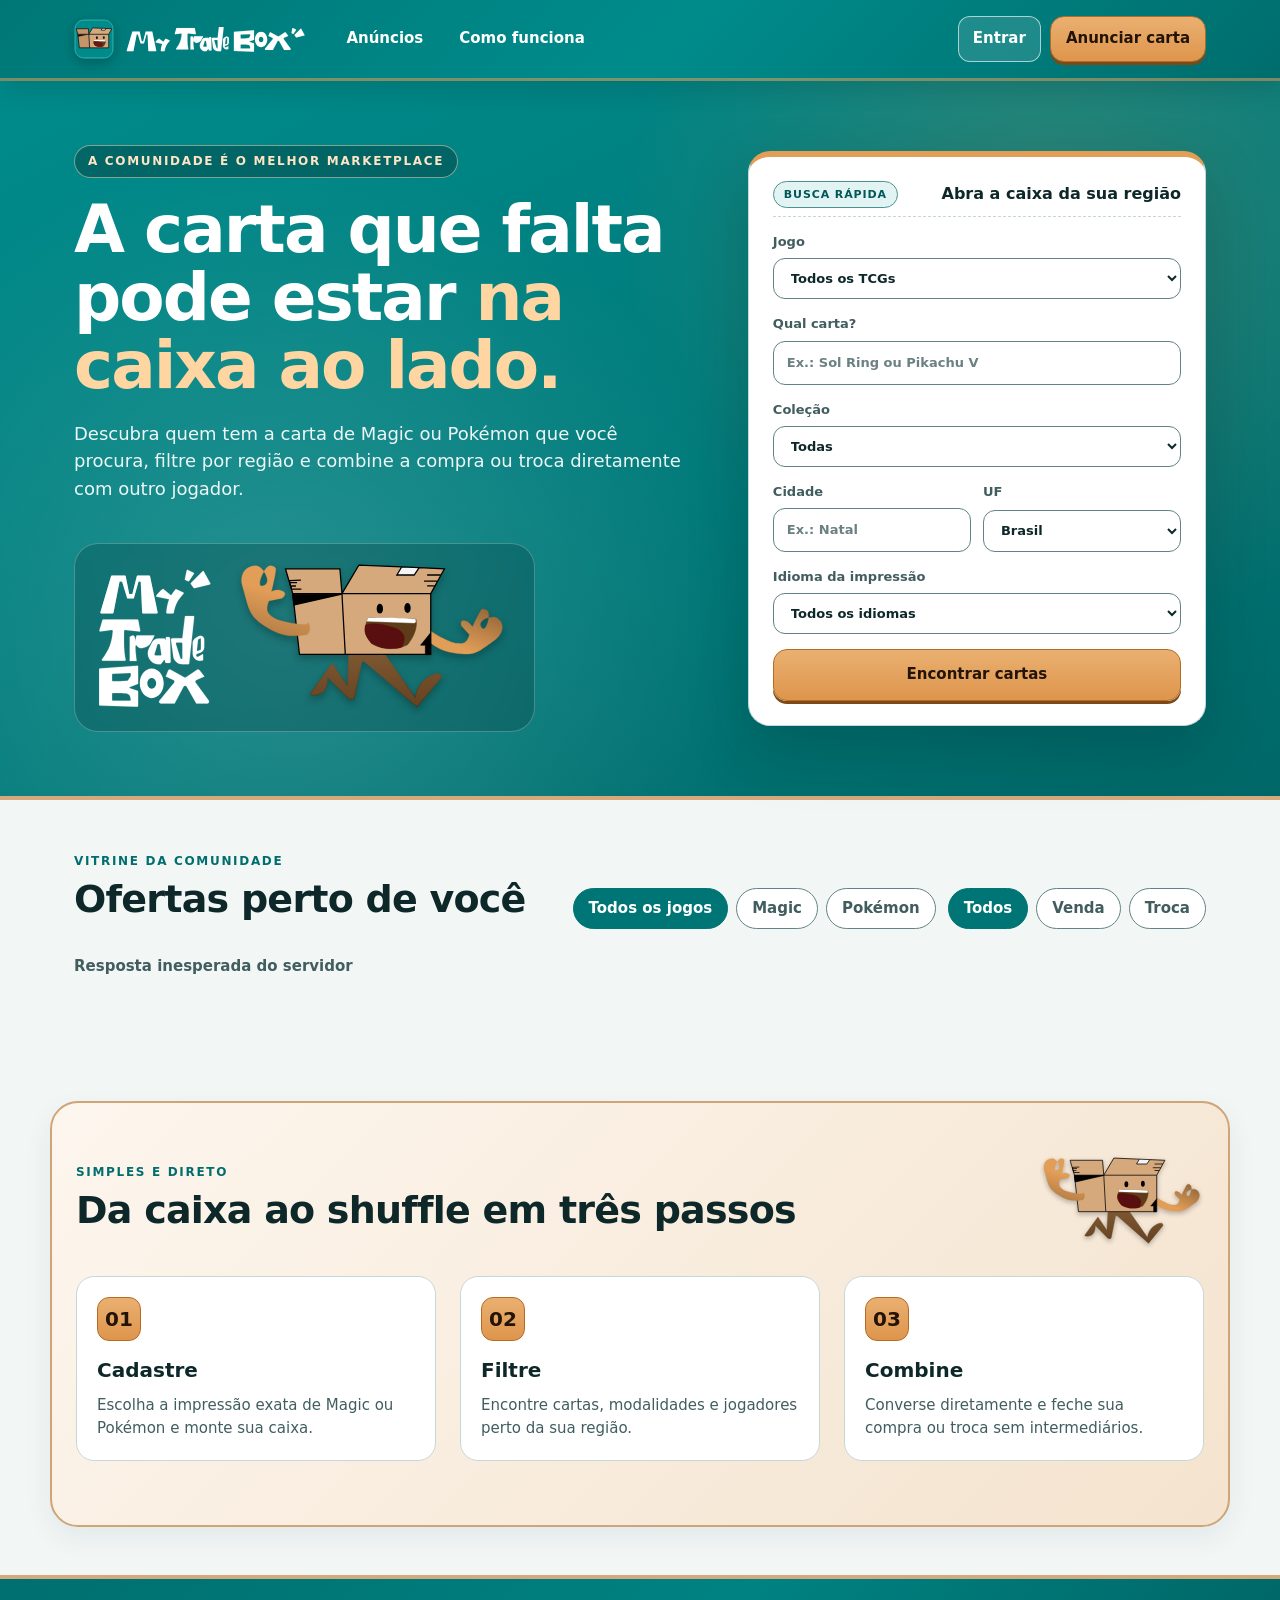
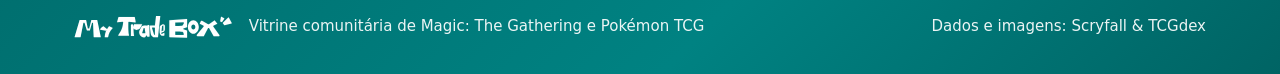
==== commit 77d7a12b: "Add Pokémon TCG support via TCGdex GraphQL, D1 game/finish schema, and multi-TCG UI" ====
--- a/public/index.html
+++ b/public/index.html
@@ -15,9 +15,9 @@
     <meta name="theme-color" content="#082426" media="(prefers-color-scheme: dark)">
     <meta
       name="description"
-      content="My Trade Box — encontre jogadores de Magic perto de você para comprar, vender e trocar cartas diretamente na comunidade."
+      content="My Trade Box — encontre jogadores perto de você para comprar, vender e trocar cartas de Magic: The Gathering e Pokémon TCG."
     >
-    <title>My Trade Box — Sua caixa comunitária de trocas de Magic</title>
+    <title>My Trade Box — Compra, venda e troca de Magic e Pokémon TCG</title>
     <link rel="icon" href="assets/favicon.svg" type="image/svg+xml">
 
     <!-- Os estilos ficam em arquivos separados para facilitar a manutenção. -->
@@ -70,8 +70,9 @@
             <p class="eyebrow">A comunidade é o melhor marketplace</p>
             <h1>A carta que falta pode estar <em>na caixa ao lado.</em></h1>
             <p class="lead">
-              Descubra quem tem o que você procura, filtre por região e combine
-              a compra ou troca diretamente com outro jogador.
+              Descubra quem tem a carta de Magic ou Pokémon que você procura,
+              filtre por região e combine a compra ou troca diretamente com
+              outro jogador.
             </p>
 
             <div class="hero-brand-showcase" aria-hidden="true">
@@ -92,74 +93,93 @@
             </div>
           </div>
 
-          <form id="searchForm" class="search">
-            <div class="search-head">
-              <span class="search-tag">Busca rápida</span>
-              <strong>Abra a caixa da sua região</strong>
-            </div>
-
-            <label>
-              <span>Qual carta?</span>
-              <input
-                id="search"
-                data-card-autocomplete
-                list="homeCardSuggestions"
-                placeholder="Ex.: Sol Ring"
-                autocomplete="off"
-              >
-              <datalist id="homeCardSuggestions"></datalist>
-            </label>
-
-            <label>
-              <span>Coleção</span>
-              <select id="set">
-                <option value="">Todas</option>
-              </select>
-            </label>
-
-            <label>
-              <span>Cidade</span>
-              <input
-                id="city"
-                placeholder="Ex.: Natal"
-                autocomplete="address-level2"
-              >
-            </label>
-
-            <label>
-              <span>UF</span>
-              <select id="state" data-brazil-states>
-                <option value="">Brasil</option>
-              </select>
-            </label>
-
-            <label>
-              <span>Idioma da impressão</span>
-              <select id="language">
-                <option value="">Todos os idiomas</option>
-                <option value="pt">Português</option>
-                <option value="en">Inglês</option>
-                <option value="es">Espanhol</option>
-                <option value="fr">Francês</option>
-                <option value="de">Alemão</option>
-                <option value="it">Italiano</option>
-                <option value="ja">Japonês</option>
-                <option value="ko">Coreano</option>
-                <option value="ru">Russo</option>
-                <option value="zhs">Chinês simplificado</option>
-                <option value="zht">Chinês tradicional</option>
-                <option value="he">Hebraico</option>
-                <option value="la">Latim</option>
-                <option value="grc">Grego antigo</option>
-                <option value="ar">Árabe</option>
-                <option value="sa">Sânscrito</option>
-                <option value="ph">Phyrexiano</option>
-                <option value="qya">Quenya</option>
-              </select>
-            </label>
-
-            <button class="button">Encontrar cartas</button>
-          </form>
+          <search>
+            <form id="searchForm" class="search">
+              <div class="search-head">
+                <span class="search-tag">Busca rápida</span>
+                <strong>Abra a caixa da sua região</strong>
+              </div>
+
+              <label>
+                <span>Jogo</span>
+                <select id="homeGame" name="game">
+                  <option value="">Todos os TCGs</option>
+                  <option value="mtg">Magic: The Gathering</option>
+                  <option value="pokemon">Pokémon TCG</option>
+                </select>
+              </label>
+
+              <label>
+                <span>Qual carta?</span>
+                <input
+                  id="search"
+                  name="card"
+                  data-card-autocomplete
+                  data-game-source="#homeGame"
+                  list="homeCardSuggestions"
+                  placeholder="Ex.: Sol Ring ou Pikachu V"
+                  autocomplete="off"
+                  autocorrect="off"
+                  autocapitalize="none"
+                  spellcheck="false"
+                >
+                <datalist id="homeCardSuggestions"></datalist>
+              </label>
+
+              <label>
+                <span>Coleção</span>
+                <select id="set" name="set">
+                  <option value="">Todas</option>
+                </select>
+              </label>
+
+              <div class="two">
+                <label>
+                  <span>Cidade</span>
+                  <input
+                    id="city"
+                    name="city"
+                    placeholder="Ex.: Natal"
+                    autocomplete="address-level2"
+                  >
+                </label>
+
+                <label>
+                  <span>UF</span>
+                  <select id="state" name="state" data-brazil-states>
+                    <option value="">Brasil</option>
+                  </select>
+                </label>
+              </div>
+
+              <label>
+                <span>Idioma da impressão</span>
+                <select id="language" name="lang">
+                  <option value="">Todos os idiomas</option>
+                  <option value="pt">Português</option>
+                  <option value="en">Inglês</option>
+                  <option value="es">Espanhol</option>
+                  <option value="fr">Francês</option>
+                  <option value="de">Alemão</option>
+                  <option value="it">Italiano</option>
+                  <option value="ja">Japonês</option>
+                  <option value="ko">Coreano</option>
+                  <option value="ru">Russo</option>
+                  <option value="zhs">Chinês simplificado</option>
+                  <option value="zht">Chinês tradicional</option>
+                  <option value="he">Hebraico</option>
+                  <option value="la">Latim</option>
+                  <option value="grc">Grego antigo</option>
+                  <option value="ar">Árabe</option>
+                  <option value="sa">Sânscrito</option>
+                  <option value="ph">Phyrexiano</option>
+                  <option value="qya">Quenya</option>
+                </select>
+              </label>
+
+              <button class="button" type="submit">Encontrar cartas</button>
+            </form>
+          </search>
         </section>
       </div>
 
@@ -171,10 +191,17 @@
             <h2>Ofertas perto de você</h2>
           </div>
 
-          <div class="chips">
-            <button class="chip active" data-mode="">Todos</button>
-            <button class="chip" data-mode="venda">Venda</button>
-            <button class="chip" data-mode="troca">Troca</button>
+          <div class="filter-bar">
+            <div class="chips" role="group" aria-label="Filtrar por jogo">
+              <button type="button" class="chip active" data-game="" aria-pressed="true">Todos os jogos</button>
+              <button type="button" class="chip" data-game="mtg" aria-pressed="false">Magic</button>
+              <button type="button" class="chip" data-game="pokemon" aria-pressed="false">Pokémon</button>
+            </div>
+            <div class="chips" role="group" aria-label="Filtrar por modalidade">
+              <button type="button" class="chip active" data-mode="" aria-pressed="true">Todos</button>
+              <button type="button" class="chip" data-mode="venda" aria-pressed="false">Venda</button>
+              <button type="button" class="chip" data-mode="troca" aria-pressed="false">Troca</button>
+            </div>
           </div>
         </div>
 
@@ -226,7 +253,7 @@
           <article>
             <b>01</b>
             <h3>Cadastre</h3>
-            <p>Escolha a impressão exata no catálogo Scryfall e monte sua caixa.</p>
+            <p>Escolha a impressão exata de Magic ou Pokémon e monte sua caixa.</p>
           </article>
           <article>
             <b>02</b>
@@ -252,9 +279,9 @@
             height="22"
             loading="lazy"
           >
-          <span>Vitrine comunitária de compra, venda e troca de Magic: The Gathering</span>
-        </div>
-        <span>Dados e imagens: Scryfall</span>
+          <span>Vitrine comunitária de Magic: The Gathering e Pokémon TCG</span>
+        </div>
+        <span>Dados e imagens: Scryfall &amp; TCGdex</span>
       </footer>
     </div>
 
@@ -279,10 +306,25 @@
           >×</button>
         </div>
 
+        <fieldset class="game-fieldset">
+          <legend>Jogo</legend>
+          <div class="game-radio-group">
+            <label class="game-radio">
+              <input type="radio" name="game" value="mtg" checked>
+              <span>Magic: The Gathering</span>
+            </label>
+            <label class="game-radio">
+              <input type="radio" name="game" value="pokemon">
+              <span>Pokémon TCG</span>
+            </label>
+          </div>
+        </fieldset>
+
         <div
           class="card-picker"
           id="cardPicker"
           data-source="/api/cards"
+          data-game="mtg"
         >
           <label for="cardSearch">Carta</label>
           <input
@@ -291,6 +333,9 @@
             type="search"
             placeholder="Digite o nome da carta…"
             autocomplete="off"
+            autocorrect="off"
+            autocapitalize="none"
+            spellcheck="false"
           >
           <label for="cardLanguage">Idioma da impressão</label>
           <select id="cardLanguage" data-card-language>
@@ -327,7 +372,7 @@
           </p>
         </div>
 
-        <div class="two">
+        <div class="three">
           <label>
             Modalidade
             <select name="mode">
@@ -345,6 +390,18 @@
               <option>MP</option>
               <option>HP</option>
               <option>DMG</option>
+            </select>
+          </label>
+
+          <label>
+            Acabamento
+            <select name="finish">
+              <option value="normal">Normal</option>
+              <option value="foil">Foil / Holo</option>
+              <option value="reverse_holo">Reverse Holo</option>
+              <option value="pokeball_foil">Poké Ball Foil</option>
+              <option value="masterball_foil">Master Ball Foil</option>
+              <option value="etched">Etched Foil</option>
             </select>
           </label>
         </div>
@@ -605,7 +662,21 @@
           <button type="button" class="close" id="closeWantModal" aria-label="Fechar">×</button>
         </div>
 
-        <div class="card-picker" id="wantCardPicker">
+        <fieldset class="game-fieldset">
+          <legend>Jogo</legend>
+          <div class="game-radio-group">
+            <label class="game-radio">
+              <input type="radio" name="game" value="mtg" checked>
+              <span>Magic: The Gathering</span>
+            </label>
+            <label class="game-radio">
+              <input type="radio" name="game" value="pokemon">
+              <span>Pokémon TCG</span>
+            </label>
+          </div>
+        </fieldset>
+
+        <div class="card-picker" id="wantCardPicker" data-game="mtg">
           <label for="wantCardSearch">Carta</label>
           <input
             id="wantCardSearch"
@@ -613,6 +684,9 @@
             type="search"
             placeholder="Digite o nome da carta…"
             autocomplete="off"
+            autocorrect="off"
+            autocapitalize="none"
+            spellcheck="false"
           >
           <label for="wantCardLanguage">Idioma da impressão</label>
           <select id="wantCardLanguage" data-card-language>
--- a/public/styles.css
+++ b/public/styles.css
@@ -194,6 +194,10 @@
   display: none !important;
 }
 
+search {
+  display: block;
+}
+
 html {
   scroll-behavior: smooth;
 }
@@ -587,10 +591,18 @@
 
 .section-head {
   display: flex;
+  flex-wrap: wrap;
   align-items: end;
   justify-content: space-between;
   gap: 20px;
   margin-bottom: 26px;
+}
+
+.filter-bar {
+  display: flex;
+  flex-wrap: wrap;
+  align-items: center;
+  gap: 12px;
 }
 
 .chips {
@@ -736,6 +748,13 @@
   color: var(--gold);
   font-size: 18px;
   font-weight: 800;
+}
+
+.badge-row {
+  display: flex;
+  flex-wrap: wrap;
+  align-items: center;
+  gap: 6px;
 }
 
 .badge {
@@ -749,6 +768,18 @@
   font-weight: 800;
   letter-spacing: 0.04em;
   text-transform: uppercase;
+}
+
+.game-badge.game-pokemon {
+  background: var(--notice-bg);
+  border-color: var(--notice-border);
+  color: var(--notice-ink);
+}
+
+.game-badge.game-mtg {
+  background: var(--panel-subtle);
+  border-color: var(--control-border);
+  color: var(--ink);
 }
 
 .status {
@@ -934,6 +965,61 @@
   gap: 12px;
 }
 
+.three {
+  display: grid;
+  grid-template-columns: repeat(3, 1fr);
+  gap: 12px;
+}
+
+.game-fieldset {
+  margin: 0;
+  padding: 0;
+  border: 0;
+}
+
+.game-fieldset legend {
+  padding: 0;
+  margin-bottom: 7px;
+  color: var(--muted);
+  font-size: 13px;
+  font-weight: 700;
+}
+
+.game-radio-group {
+  display: grid;
+  grid-template-columns: 1fr 1fr;
+  gap: 10px;
+}
+
+.game-radio {
+  display: flex;
+  align-items: center;
+  gap: 9px;
+  padding: 10px 13px;
+  background: var(--panel-subtle);
+  border: 1.5px solid var(--control-border);
+  border-radius: 12px;
+  color: var(--ink);
+  font-size: 14px;
+  font-weight: 700;
+  cursor: pointer;
+  transition: background-color 0.15s ease, border-color 0.15s ease;
+}
+
+.game-radio input[type="radio"] {
+  width: 18px;
+  height: 18px;
+  margin: 0;
+  padding: 0;
+  flex-shrink: 0;
+}
+
+.game-radio:has(input:checked) {
+  background: var(--badge-bg);
+  border-color: var(--button-bg);
+  color: var(--badge-ink);
+}
+
 .notice {
   margin: 0;
   color: var(--muted);
--- a/public/auth.css
+++ b/public/auth.css
@@ -142,7 +142,9 @@
     font-size: 12px;
   }
 
-  .two {
+  .two,
+  .three,
+  .game-radio-group {
     grid-template-columns: 1fr;
   }
 }
